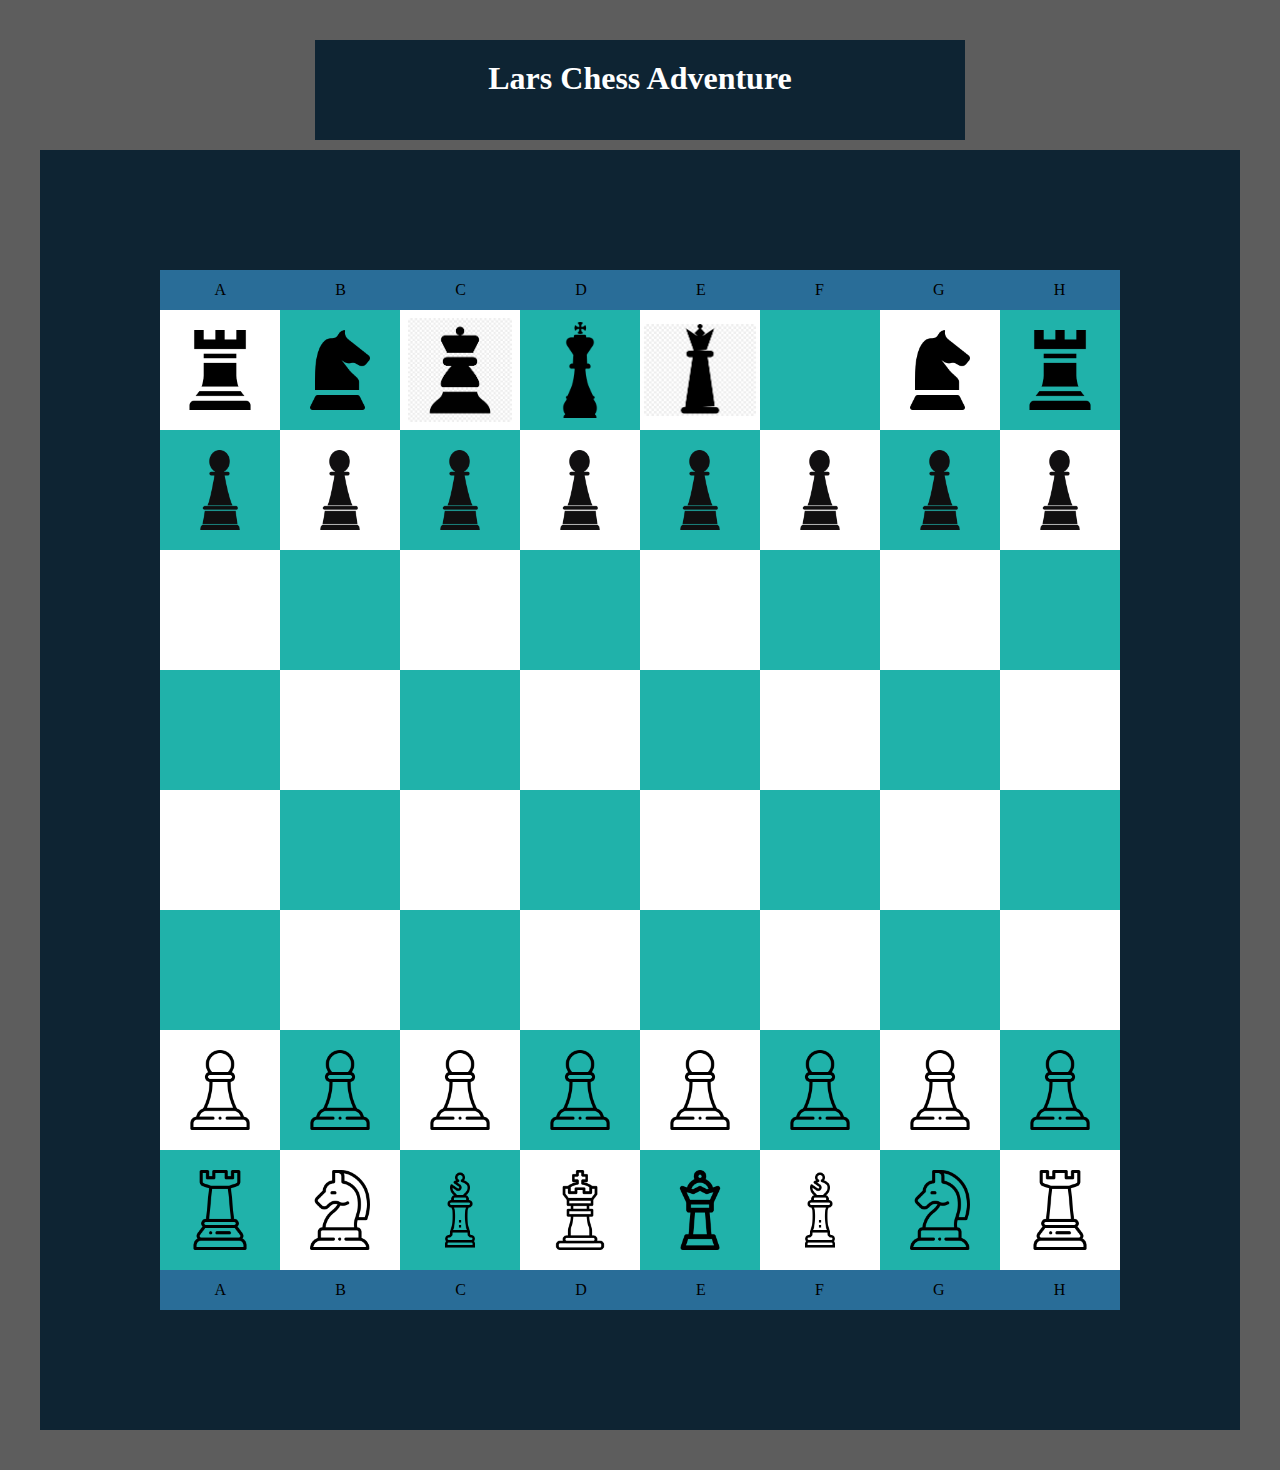
==== index.html @ da355a98 "so far..." ====
<!DOCTYPE html>
<html lang="en">
  <head>
    <meta charset="UTF-8" />
    <meta http-equiv="X-UA-Compatible" content="IE=edge" />
    <meta name="viewport" content="width=device-width, initial-scale=1.0" />
    <link rel="stylesheet" href="style.css" />
    <title>Chess Board</title>
  </head>
  <body>
    <header><h1>Lars Chess Adventure</h1></header>
    <div class="container">
      <div class="top">
        <div class="inner-container-top">
          <div class="box-inner">A</div>
          <div class="box-inner">B</div>
          <div class="box-inner">C</div>
          <div class="box-inner">D</div>
          <div class="box-inner">E</div>
          <div class="box-inner">F</div>
          <div class="box-inner">G</div>
          <div class="box-inner">H</div>
        </div>
        <!--   <div class="inner-container-left">
          <div class="box-inner">1</div>
          <div class="box-inner">2</div>
          <div class="box-inner">3</div>
          <div class="box-inner">4</div>
          <div class="box-inner">5</div>
          <div class="box-inner">6</div>
          <div class="box-inner">7</div>
          <div class="box-inner">8</div>
        </div> -->
      </div>
      <div class="box turm_b"></div>
      <div class="box pferd_b"></div>
      <div class="box laeufer_b"></div>
      <div class="box koenig_b"></div>
      <div class="box dame_b"></div>
      <div class="box lauefer_b"></div>
      <div class="box pferd_b"></div>
      <div class="box turm_b"></div>

      <div class="box bauer_1b"></div>
      <div class="box bauer_2b"></div>
      <div class="box bauer_3b"></div>
      <div class="box bauer_4b"></div>
      <div class="box bauer_5b"></div>
      <div class="box bauer_6b"></div>
      <div class="box bauer_7b"></div>
      <div class="box bauer_8b"></div>

      <div class="box"></div>
      <div class="box"></div>
      <div class="box"></div>
      <div class="box"></div>
      <div class="box"></div>
      <div class="box"></div>
      <div class="box"></div>
      <div class="box"></div>

      <div class="box"></div>
      <div class="box"></div>
      <div class="box"></div>
      <div class="box"></div>
      <div class="box"></div>
      <div class="box"></div>
      <div class="box"></div>
      <div class="box"></div>

      <div class="box"></div>
      <div class="box"></div>
      <div class="box"></div>
      <div class="box"></div>
      <div class="box"></div>
      <div class="box"></div>
      <div class="box"></div>
      <div class="box"></div>

      <div class="box"></div>
      <div class="box"></div>
      <div class="box"></div>
      <div class="box"></div>
      <div class="box"></div>
      <div class="box"></div>
      <div class="box"></div>
      <div class="box"></div>

      <div class="box bauer_w"></div>
      <div class="box bauer_w"></div>
      <div class="box bauer_w"></div>
      <div class="box bauer_w"></div>
      <div class="box bauer_w"></div>
      <div class="box bauer_w"></div>
      <div class="box bauer_w"></div>
      <div class="box bauer_w"></div>

      <div class="box turm_w"></div>
      <div class="box pferd_w"></div>
      <div class="box laeufer_w"></div>
      <div class="box koenig_w"></div>
      <div class="box dame_w"></div>
      <div class="box laeufer_w"></div>
      <div class="box pferd_w"></div>
      <div class="box turm_w"></div>
      <div class="bottom">
        <div class="inner-container-top">
          <div class="box-inner">A</div>
          <div class="box-inner">B</div>
          <div class="box-inner">C</div>
          <div class="box-inner">D</div>
          <div class="box-inner">E</div>
          <div class="box-inner">F</div>
          <div class="box-inner">G</div>
          <div class="box-inner">H</div>
        </div>
      </div>
    </div>
  </body>
</html>
---- style.css ----
body {
  margin: 40px;
  background-color: #5d5d5d;
}

header {
  background-color: #0e2433;
  margin: 10px auto;
  max-width: 54.2%;
  height: 100px;
}
h1 {
  text-align: center;
  padding: 20px;
  color: white;
}

.container {
  border: 120px solid #0e2433;
  width: 960px;
  margin: 0 auto;
  display: grid;
  grid-gap: 0;
  grid-template-columns: repeat(8, 120px);
  grid-template-rows: 40px repeat(8, 120px) 40px;
  grid-auto-flow: row;
}
.inner-container-top {
  display: grid;
  grid-gap: 0;
  grid-template-columns: repeat(8, auto);
  grid-template-rows: auto;
  grid-auto-flow: row;
  align-items: strech;
}

.box {
  padding: 20px;
  background-color: white;
  color: #000;
}
.box-inner {
  text-align: center;
  align-self: center;
}
.top,
.bottom {
  display: grid;
  align-items: stretch;
  background-color: #296d98;
}
.top {
  grid-column-start: 1;
  grid-column-end: 9;
  grid-row-start: 1;
  grid-row-end: 1;
}
.bottom {
  grid-column-start: 1;
  grid-column-end: 9;
  grid-row-start: 10;
  grid-row-end: 10;
}

.turm_b {
  background-image: url(./images/black/turm.png);
  background-position: center;
  background-size: 5rem;
  background-repeat: no-repeat;
}
.pferd_b {
  background-image: url(./images/black/pferd.png);
  background-position: center;
  background-size: 5rem;
  background-repeat: no-repeat;
}
.laeufer_b {
  background-image: url(./images/black/lauefer.png);
  background-position: center;
  background-size: 6.5rem;
  background-repeat: no-repeat;
}
.koenig_b {
  background-image: url(./images/black/koenig_b.png);
  background-position: center;
  background-size: 6rem;
  background-repeat: no-repeat;
}
.dame_b {
  background-image: url(./images/black/dame-b.jpg);
  background-position: center;
  background-size: 7rem;
  background-repeat: no-repeat;
}

.bauer_1b {
  background-image: url(./images/black/bauer_b.png);
  background-position: center;
  background-size: 5rem;
  background-repeat: no-repeat;
}
.bauer_2b {
  background-image: url(./images/black/bauer_b.png);
  background-position: center;
  background-size: 5rem;
  background-repeat: no-repeat;
}
.bauer_3b {
  background-image: url(./images/black/bauer_b.png);
  background-position: center;
  background-size: 5rem;
  background-repeat: no-repeat;
}
.bauer_4b {
  background-image: url(./images/black/bauer_b.png);
  background-position: center;
  background-size: 5rem;
  background-repeat: no-repeat;
}
.bauer_5b {
  background-image: url(./images/black/bauer_b.png);
  background-position: center;
  background-size: 5rem;
  background-repeat: no-repeat;
}
.bauer_6b {
  background-image: url(./images/black/bauer_b.png);
  background-position: center;
  background-size: 5rem;
  background-repeat: no-repeat;
  animation-name: bauer_6b;
}

.bauer_6b:hover {
  background-image: url(./images/black/bauer_b.png);
  background-position: center;
  background-size: 5rem;
  background-repeat: no-repeat;
  animation-name: bauer_6b;
  animation-duration: 2s;
}

.bauer_7b {
  background-image: url(./images/black/bauer_b.png);
  background-position: center;
  background-size: 5rem;
  background-repeat: no-repeat;
}
.bauer_8b {
  background-image: url(./images/black/bauer_b.png);
  background-position: center;
  background-size: 5rem;
  background-repeat: no-repeat;
}

.bauer_w {
  background-image: url(./images/white/bauer_w.png);
  background-position: center;
  background-size: 5rem;
  background-repeat: no-repeat;
}

.turm_w {
  background-image: url(./images/white/turm_w.png);
  background-position: center;
  background-size: 5rem;
  background-repeat: no-repeat;
}
.pferd_w {
  background-image: url(./images/white/pferd_w.png);
  background-position: center;
  background-size: 5rem;
  background-repeat: no-repeat;
}
.laeufer_w {
  background-image: url(./images/white/laeufer_w.png);
  background-position: center;
  background-size: 5rem;
  background-repeat: no-repeat;
}
.koenig_w {
  background-image: url(./images/white/koenig_w.png);
  background-position: center;
  background-size: 5rem;
  background-repeat: no-repeat;
}
.dame_w {
  background-image: url(./images/white/dame_w.png);
  background-position: center;
  background-size: 5rem;
  background-repeat: no-repeat;
}

.box:nth-child(-2n + 9),
.box:nth-child(9) ~ div:nth-child(-2n + 16),
.box:nth-child(17) ~ div:nth-child(-2n + 25),
.box:nth-child(25) ~ div:nth-child(-2n + 32),
.box:nth-child(33) ~ div:nth-child(-2n + 41),
.box:nth-child(41) ~ div:nth-child(-2n + 48),
.box:nth-child(49) ~ div:nth-child(-2n + 57),
.box:nth-child(57) ~ div:nth-child(-2n + 64) {
  background-color: lightseagreen;
}

@keyframes bauer_6b {
  from {
    background-color: magenta;
  }
  to {
    background-color: yellow;
  }
}

@keyframes box2 {
  from {
    background-color: green;
  }
  to {
    background-color: lightgoldenrodyellow;
  }
}

@keyframes box3 {
  from {
    width: 25px;
  }

  to {
    background-image: url(./images/tennis-ball.png);
  }
}

@keyframes lars {
  0% {
    background-image: url(./images/Lars.png);
    background-position: center;
    background-size: cover;
    background-repeat: no-repeat;
    background-size: 3rem;
  }

  50% {
    background-image: url(./images/Lars.png);
    background-position: center;
    background-size: contain;
    background-repeat: no-repeat;
    background-size: 8rem;
  }

  100% {
    background-image: url(./images/biber.jpg);
    background-size: cover;
    background-repeat: no-repeat;
    background-size: 8rem;
  }
}

@keyframes maggie {
  0% {
    background-image: url(./images/maggie.jpeg);
    background-position: center;
    background-size: contain;
    background-repeat: no-repeat;
    background-size: 3rem;
  }

  50% {
    background-image: url(./images/maggie.jpeg);
    background-position: center;
    background-size: contain;
    background-repeat: no-repeat;
    background-size: 8rem;
  }

  100% {
    background-image: url(./images/biber.jpg);
    background-position: center;
    background-size: cover;
    background-repeat: no-repeat;
  }
}

@keyframes springer {
  0% {
    background-image: url(./images/springer_illustration_trans_grande.webp);
    background-position: center;
    background-size: contain;
  }

  50% {
    background-image: url(./images/springer_illustration_trans_grande.webp);
    background-position: center;
    background-size: contain;
  }

  100% {
    background-image: url(./images/springer_illustration_trans_grande.webp);
    background-position: center;
    background-size: contain;
  }
}
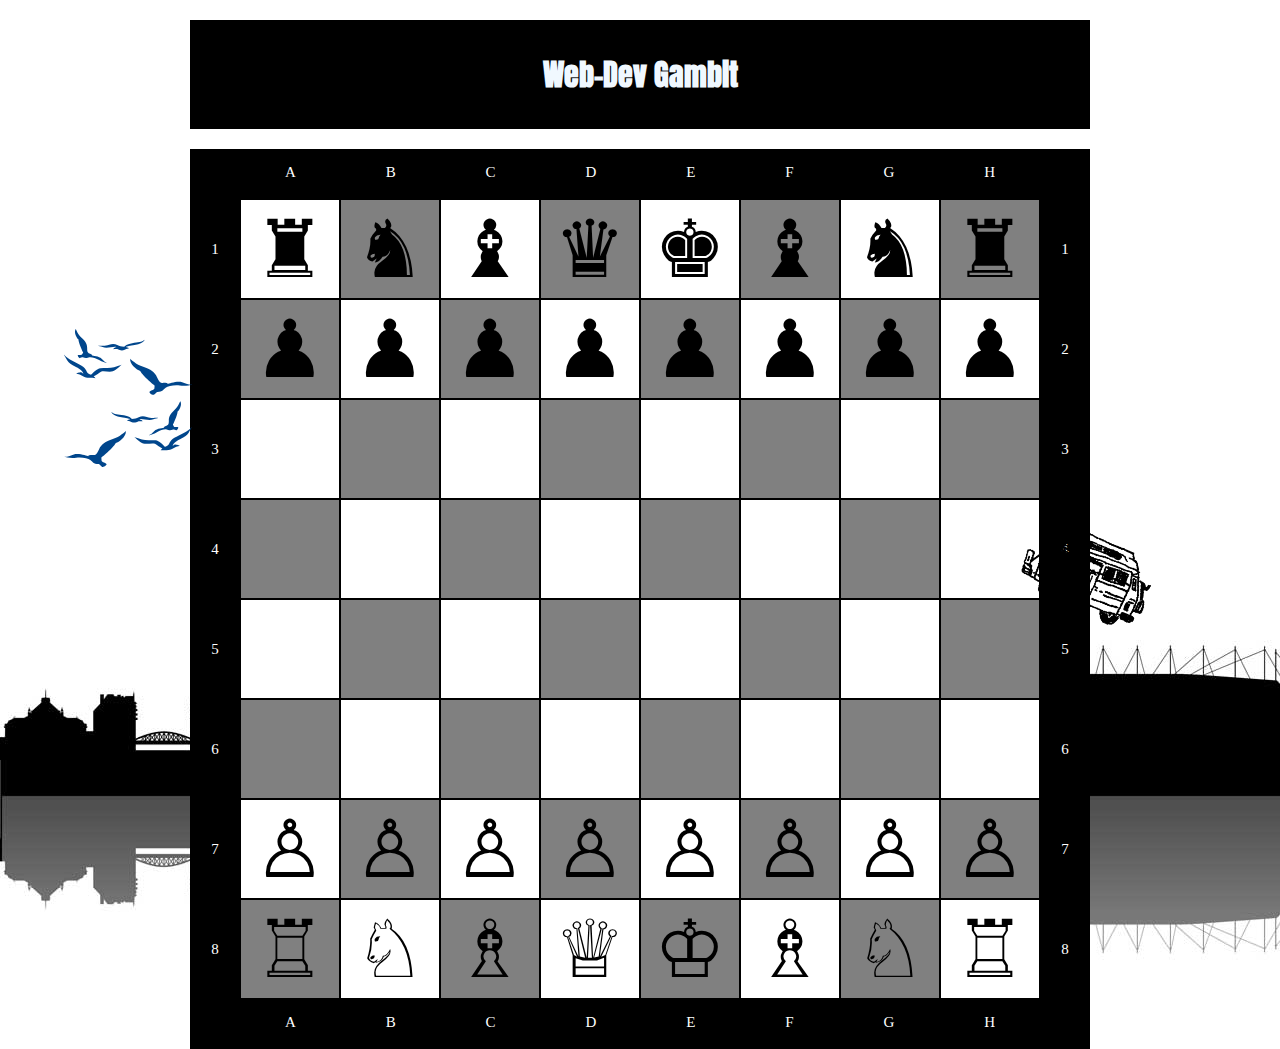
==== commit 13e316bd: "it's getting nicer" ====
--- a/index.html
+++ b/index.html
@@ -4,117 +4,160 @@
     <meta charset="UTF-8" />
     <meta http-equiv="X-UA-Compatible" content="IE=edge" />
     <meta name="viewport" content="width=device-width, initial-scale=1.0" />
+    <link rel="preconnect" href="https://fonts.gstatic.com" />
+    <link
+      href="https://fonts.googleapis.com/css2?family=Anton&family=Cairo:wght@200&family=Nanum+Gothic&display=swap"
+      rel="stylesheet"
+    />
     <link rel="stylesheet" href="style.css" />
     <title>Chess Board</title>
   </head>
   <body>
-    <header><h1>Lars Chess Adventure</h1></header>
-    <div class="container">
-      <div class="top">
-        <div class="inner-container-top">
-          <div class="box-inner">A</div>
-          <div class="box-inner">B</div>
-          <div class="box-inner">C</div>
-          <div class="box-inner">D</div>
-          <div class="box-inner">E</div>
-          <div class="box-inner">F</div>
-          <div class="box-inner">G</div>
-          <div class="box-inner">H</div>
+    <header>
+      <h1>Web-Dev Gambit</h1>
+    </header>
+
+    <main>
+      <section class="animation">
+        <div class="moewen">
+          <img src="./images/moewen/ostwind_1.svg" alt="moewen" />
         </div>
-        <!--   <div class="inner-container-left">
-          <div class="box-inner">1</div>
-          <div class="box-inner">2</div>
-          <div class="box-inner">3</div>
-          <div class="box-inner">4</div>
-          <div class="box-inner">5</div>
-          <div class="box-inner">6</div>
-          <div class="box-inner">7</div>
-          <div class="box-inner">8</div>
-        </div> -->
-      </div>
-      <div class="box turm_b"></div>
-      <div class="box pferd_b"></div>
-      <div class="box laeufer_b"></div>
-      <div class="box koenig_b"></div>
-      <div class="box dame_b"></div>
-      <div class="box lauefer_b"></div>
-      <div class="box pferd_b"></div>
-      <div class="box turm_b"></div>
+        <div class="bulli">
+          <img src="./images/bulli/bulli-rl.png" alt="bulli" width="130px" />
+        </div>
+      </section>
 
-      <div class="box bauer_1b"></div>
-      <div class="box bauer_2b"></div>
-      <div class="box bauer_3b"></div>
-      <div class="box bauer_4b"></div>
-      <div class="box bauer_5b"></div>
-      <div class="box bauer_6b"></div>
-      <div class="box bauer_7b"></div>
-      <div class="box bauer_8b"></div>
+      <div class="board">
+        <!--? Kopfzeile A B C D R etc. Horizontal ________________________ -->
+        <div class="top">
+          <div class="top-letters"><p>A</p></div>
+          <div class="top-letters"><p>B</p></div>
+          <div class="top-letters"><p>C</p></div>
+          <div class="top-letters"><p>D</p></div>
+          <div class="top-letters"><p>E</p></div>
+          <div class="top-letters"><p>F</p></div>
+          <div class="top-letters"><p>G</p></div>
+          <div class="top-letters"><p>H</p></div>
+        </div>
+        <!--? Side  1 2 3 4 5 etc. Vertikal ______________________________ -->
+        <div class="left">
+          <div class="left-number"><p>1</p></div>
+          <div class="left-number"><p>2</p></div>
+          <div class="left-number"><p>3</p></div>
+          <div class="left-number"><p>4</p></div>
+          <div class="left-number"><p>5</p></div>
+          <div class="left-number"><p>6</p></div>
+          <div class="left-number"><p>7</p></div>
+          <div class="left-number"><p>8</p></div>
+        </div>
+        <!--? Fields ------------------------------------->
+        <div class="fields">
+          <!--? First Row ______________________________ -->
+          <div class="field"><span>&#9820;</span></div>
+          <div class="field"><span>&#9822;</span></div>
+          <div class="field"><span>&#9821;</span></div>
+          <div class="field"><span>&#9819;</span></div>
+          <div class="field"><span>&#9818;</span></div>
+          <div class="field"><span>&#9821;</span></div>
+          <div class="field"><span>&#9822;</span></div>
+          <div class="field"><span>&#9820;</span></div>
 
-      <div class="box"></div>
-      <div class="box"></div>
-      <div class="box"></div>
-      <div class="box"></div>
-      <div class="box"></div>
-      <div class="box"></div>
-      <div class="box"></div>
-      <div class="box"></div>
+          <!--? Second Row ______________________________ -->
+          <div class="field"><span>&#9823;</span></div>
+          <div class="field"><span>&#9823;</span></div>
+          <div class="field"><span>&#9823;</span></div>
+          <div class="field"><span>&#9823;</span></div>
+          <div class="field"><span>&#9823;</span></div>
+          <div class="field"><span>&#9823;</span></div>
+          <div class="field"><span>&#9823;</span></div>
+          <div class="field"><span>&#9823;</span></div>
 
-      <div class="box"></div>
-      <div class="box"></div>
-      <div class="box"></div>
-      <div class="box"></div>
-      <div class="box"></div>
-      <div class="box"></div>
-      <div class="box"></div>
-      <div class="box"></div>
+          <!--? Third Row ______________________________ -->
 
-      <div class="box"></div>
-      <div class="box"></div>
-      <div class="box"></div>
-      <div class="box"></div>
-      <div class="box"></div>
-      <div class="box"></div>
-      <div class="box"></div>
-      <div class="box"></div>
+          <div class="field"></div>
+          <div class="field"></div>
+          <div class="field"></div>
+          <div class="field"></div>
+          <div class="field"></div>
+          <div class="field"></div>
+          <div class="field"></div>
+          <div class="field"></div>
+          <!--? Fourth Row ______________________________ -->
+          <div class="field"></div>
+          <div class="field"></div>
+          <div class="field"></div>
+          <div class="field"></div>
+          <div class="field"></div>
+          <div class="field"></div>
+          <div class="field"></div>
+          <div class="field"></div>
 
-      <div class="box"></div>
-      <div class="box"></div>
-      <div class="box"></div>
-      <div class="box"></div>
-      <div class="box"></div>
-      <div class="box"></div>
-      <div class="box"></div>
-      <div class="box"></div>
+          <!--? Fifth Row ______________________________ -->
 
-      <div class="box bauer_w"></div>
-      <div class="box bauer_w"></div>
-      <div class="box bauer_w"></div>
-      <div class="box bauer_w"></div>
-      <div class="box bauer_w"></div>
-      <div class="box bauer_w"></div>
-      <div class="box bauer_w"></div>
-      <div class="box bauer_w"></div>
+          <div class="field"></div>
+          <div class="field"></div>
+          <div class="field"></div>
+          <div class="field"></div>
+          <div class="field"></div>
+          <div class="field"></div>
+          <div class="field"></div>
+          <div class="field"></div>
 
-      <div class="box turm_w"></div>
-      <div class="box pferd_w"></div>
-      <div class="box laeufer_w"></div>
-      <div class="box koenig_w"></div>
-      <div class="box dame_w"></div>
-      <div class="box laeufer_w"></div>
-      <div class="box pferd_w"></div>
-      <div class="box turm_w"></div>
-      <div class="bottom">
-        <div class="inner-container-top">
-          <div class="box-inner">A</div>
-          <div class="box-inner">B</div>
-          <div class="box-inner">C</div>
-          <div class="box-inner">D</div>
-          <div class="box-inner">E</div>
-          <div class="box-inner">F</div>
-          <div class="box-inner">G</div>
-          <div class="box-inner">H</div>
+          <!--? Sixth Row ______________________________ -->
+
+          <div class="field"></div>
+          <div class="field"></div>
+          <div class="field"></div>
+          <div class="field"></div>
+          <div class="field"></div>
+          <div class="field"></div>
+          <div class="field"></div>
+          <div class="field"></div>
+
+          <!--? Seventh Row ______________________________ -->
+          <div class="field"><span>&#9817;</span></div>
+          <div class="field"><span>&#9817;</span></div>
+          <div class="field"><span>&#9817;</span></div>
+          <div class="field"><span>&#9817;</span></div>
+          <div class="field"><span>&#9817;</span></div>
+          <div class="field"><span>&#9817;</span></div>
+          <div class="field"><span>&#9817;</span></div>
+          <div class="field"><span>&#9817;</span></div>
+
+          <!--? Eighth Row ______________________________ -->
+          <div class="field"><span>&#9814;</span></div>
+          <div class="field"><span>&#9816;</span></div>
+          <div class="field"><span>&#9815;</span></div>
+          <div class="field"><span>&#9813;</span></div>
+          <div class="field"><span>&#9812; </span></div>
+          <div class="field"><span>&#9815;</span></div>
+          <div class="field"><span>&#9816;</span></div>
+          <div class="field"><span>&#9814;</span></div>
+        </div>
+
+        <!--? Side  A B C D  etc. Horizontal _______________ -->
+        <div class="bottom">
+          <div class="bottom-letters"><p>A</p></div>
+          <div class="bottom-letters"><p>B</p></div>
+          <div class="bottom-letters"><p>C</p></div>
+          <div class="bottom-letters"><p>D</p></div>
+          <div class="bottom-letters"><p>E</p></div>
+          <div class="bottom-letters"><p>F</p></div>
+          <div class="bottom-letters"><p>G</p></div>
+          <div class="bottom-letters"><p>H</p></div>
+        </div>
+        <!--? Side  1 2 3 4 5 etc. Vertikal _____________ -->
+        <div class="right">
+          <div class="right-number"><p>1</p></div>
+          <div class="right-number"><p>2</p></div>
+          <div class="right-number"><p>3</p></div>
+          <div class="right-number"><p>4</p></div>
+          <div class="right-number"><p>5</p></div>
+          <div class="right-number"><p>6</p></div>
+          <div class="right-number"><p>7</p></div>
+          <div class="right-number"><p>8</p></div>
         </div>
       </div>
-    </div>
+    </main>
   </body>
 </html>
--- a/style.css
+++ b/style.css
@@ -1,301 +1,202 @@
+:root {
+  font-size: 62.5%;
+  margin: 0;
+  padding: 0;
+}
+
 body {
-  margin: 40px;
-  background-color: #5d5d5d;
+  margin: 0;
+  padding: 0;
+  box-sizing: border-box;
+  position: relative;
+  font-size: 1.5rem;
+  background-image: url(./images/glas_motiv_skyline_hamburg.jpg);
 }
 
 header {
-  background-color: #0e2433;
-  margin: 10px auto;
-  max-width: 54.2%;
-  height: 100px;
-}
+  margin: 0 auto;
+  width: 900px;
+  background-color: #000;
+  top: 0%;
+}
+
 h1 {
+  color: aliceblue;
   text-align: center;
-  padding: 20px;
-  color: white;
-}
-
-.container {
-  border: 120px solid #0e2433;
-  width: 960px;
+  font-size: 3rem;
+  padding: 3.2rem;
+  font-family: "Anton", sans-serif;
+}
+
+main {
+  margin: 0px auto;
+  width: 900px;
+  height: 100vh;
+}
+
+/* ? Animations Background / Icon   */
+
+.moewen img {
+  position: absolute;
+  top: 30%;
+  left: 5%;
+  animation-name: moewen;
+  animation-duration: 6s;
+  width: 10%;
+  animation-delay: 1s;
+
+  /* cubic-bezier(1,.02,.4,.57); */
+}
+
+@keyframes moewen {
+  0% {
+    width: 10%;
+    opacity: 0;
+    animation-delay: 10s;
+  }
+
+  100% {
+    width: 20%;
+    transform: translate(300px, -530px);
+    rotate: 120%;
+  }
+}
+
+.bulli {
+  position: absolute;
+  top: 47.5%;
+  right: 10%;
+  rotate: 23deg;
+  animation-name: bulli;
+  animation-duration: 4s;
+}
+
+@keyframes bulli {
+  0% {
+    transform: translate(0px) rotate(0deg);
+  }
+
+  25% {
+    transform: translate(-150px, 60px) rotate(-10deg)
+    opacity: 2;
+  }
+
+  50% {
+    transform: translate(-150px, 70px) rotate(-10deg)
+    opacity: 2;
+  }
+
+  /* 75% {
+    transform: translate(-200px, -15px) rotate(-8deg);
+  } */
+
+  100% {
+    transform: translate(-450px, 80px) rotate(-25deg);
+    opacity: 0;
+  }
+}
+
+/* ? The whole Board itself ---------------------------------------?  */
+.board {
   margin: 0 auto;
   display: grid;
-  grid-gap: 0;
-  grid-template-columns: repeat(8, 120px);
-  grid-template-rows: 40px repeat(8, 120px) 40px;
+  width: 900px;
+  grid-template-columns: 50px 1fr 50px;
+  grid-template-rows: 50px 1fr 50px;
   grid-auto-flow: row;
-}
-.inner-container-top {
+  grid-auto-flow: column;
+  background-color: #000;
+}
+
+/* ? Top & Bottom Row/Column  ----------------------------------------------?  */
+
+.top,
+.bottom,
+.left,
+.right {
+  background-color: #000;
   display: grid;
   grid-gap: 0;
   grid-template-columns: repeat(8, auto);
   grid-template-rows: auto;
   grid-auto-flow: row;
-  align-items: strech;
-}
-
-.box {
-  padding: 20px;
-  background-color: white;
+  align-items: stretch;
+}
+
+.top {
+  grid-area: 1 / 2 / 2 / 3;
+}
+.bottom {
+  grid-area: 3/2 / 4 / 3;
+}
+
+.top-letters,
+.bottom-letters {
+  text-align: center;
+  color: #fff;
+}
+
+/* ? Left / Right  ----------------------------------------------?  */
+
+.left,
+.right {
+  display: grid;
+  grid-gap: ;
+  grid-template-rows: repeat(8, 100px);
+  grid-template-columns: auto;
+  grid-auto-flow: column;
+  align-items: stretch;
+}
+
+.left {
+  grid-area: 2 / 1 / 3 /2;
+}
+
+.right {
+  grid-area: 2 / 3 / 3 / 4;
+}
+
+.left-number,
+.right-number {
+  align-self: center;
+  text-align: center;
+  color: #fff;
+}
+
+/* ? Board Fields  ----------------------------------------------?  */
+
+.fields {
+  display: grid;
+  grid-template-rows: repeat(8, 100px);
+  grid-template-columns: repeat(8, 100px);
+  grid-auto-flow: column;
+  grid-auto-flow: row;
+
+  grid-area: 2 /2 / 10 / 10;
+}
+
+.field {
+  display: grid;
+  background-color: grey;
   color: #000;
-}
-.box-inner {
-  text-align: center;
-  align-self: center;
-}
-.top,
-.bottom {
-  display: grid;
-  align-items: stretch;
-  background-color: #296d98;
-}
-.top {
-  grid-column-start: 1;
-  grid-column-end: 9;
-  grid-row-start: 1;
-  grid-row-end: 1;
-}
-.bottom {
-  grid-column-start: 1;
-  grid-column-end: 9;
-  grid-row-start: 10;
-  grid-row-end: 10;
-}
-
-.turm_b {
-  background-image: url(./images/black/turm.png);
-  background-position: center;
-  background-size: 5rem;
-  background-repeat: no-repeat;
-}
-.pferd_b {
-  background-image: url(./images/black/pferd.png);
-  background-position: center;
-  background-size: 5rem;
-  background-repeat: no-repeat;
-}
-.laeufer_b {
-  background-image: url(./images/black/lauefer.png);
-  background-position: center;
-  background-size: 6.5rem;
-  background-repeat: no-repeat;
-}
-.koenig_b {
-  background-image: url(./images/black/koenig_b.png);
-  background-position: center;
-  background-size: 6rem;
-  background-repeat: no-repeat;
-}
-.dame_b {
-  background-image: url(./images/black/dame-b.jpg);
-  background-position: center;
-  background-size: 7rem;
-  background-repeat: no-repeat;
-}
-
-.bauer_1b {
-  background-image: url(./images/black/bauer_b.png);
-  background-position: center;
-  background-size: 5rem;
-  background-repeat: no-repeat;
-}
-.bauer_2b {
-  background-image: url(./images/black/bauer_b.png);
-  background-position: center;
-  background-size: 5rem;
-  background-repeat: no-repeat;
-}
-.bauer_3b {
-  background-image: url(./images/black/bauer_b.png);
-  background-position: center;
-  background-size: 5rem;
-  background-repeat: no-repeat;
-}
-.bauer_4b {
-  background-image: url(./images/black/bauer_b.png);
-  background-position: center;
-  background-size: 5rem;
-  background-repeat: no-repeat;
-}
-.bauer_5b {
-  background-image: url(./images/black/bauer_b.png);
-  background-position: center;
-  background-size: 5rem;
-  background-repeat: no-repeat;
-}
-.bauer_6b {
-  background-image: url(./images/black/bauer_b.png);
-  background-position: center;
-  background-size: 5rem;
-  background-repeat: no-repeat;
-  animation-name: bauer_6b;
-}
-
-.bauer_6b:hover {
-  background-image: url(./images/black/bauer_b.png);
-  background-position: center;
-  background-size: 5rem;
-  background-repeat: no-repeat;
-  animation-name: bauer_6b;
-  animation-duration: 2s;
-}
-
-.bauer_7b {
-  background-image: url(./images/black/bauer_b.png);
-  background-position: center;
-  background-size: 5rem;
-  background-repeat: no-repeat;
-}
-.bauer_8b {
-  background-image: url(./images/black/bauer_b.png);
-  background-position: center;
-  background-size: 5rem;
-  background-repeat: no-repeat;
-}
-
-.bauer_w {
-  background-image: url(./images/white/bauer_w.png);
-  background-position: center;
-  background-size: 5rem;
-  background-repeat: no-repeat;
-}
-
-.turm_w {
-  background-image: url(./images/white/turm_w.png);
-  background-position: center;
-  background-size: 5rem;
-  background-repeat: no-repeat;
-}
-.pferd_w {
-  background-image: url(./images/white/pferd_w.png);
-  background-position: center;
-  background-size: 5rem;
-  background-repeat: no-repeat;
-}
-.laeufer_w {
-  background-image: url(./images/white/laeufer_w.png);
-  background-position: center;
-  background-size: 5rem;
-  background-repeat: no-repeat;
-}
-.koenig_w {
-  background-image: url(./images/white/koenig_w.png);
-  background-position: center;
-  background-size: 5rem;
-  background-repeat: no-repeat;
-}
-.dame_w {
-  background-image: url(./images/white/dame_w.png);
-  background-position: center;
-  background-size: 5rem;
-  background-repeat: no-repeat;
-}
-
-.box:nth-child(-2n + 9),
-.box:nth-child(9) ~ div:nth-child(-2n + 16),
-.box:nth-child(17) ~ div:nth-child(-2n + 25),
-.box:nth-child(25) ~ div:nth-child(-2n + 32),
-.box:nth-child(33) ~ div:nth-child(-2n + 41),
-.box:nth-child(41) ~ div:nth-child(-2n + 48),
-.box:nth-child(49) ~ div:nth-child(-2n + 57),
-.box:nth-child(57) ~ div:nth-child(-2n + 64) {
-  background-color: lightseagreen;
-}
-
-@keyframes bauer_6b {
-  from {
-    background-color: magenta;
-  }
-  to {
-    background-color: yellow;
-  }
-}
-
-@keyframes box2 {
-  from {
-    background-color: green;
-  }
-  to {
-    background-color: lightgoldenrodyellow;
-  }
-}
-
-@keyframes box3 {
-  from {
-    width: 25px;
-  }
-
-  to {
-    background-image: url(./images/tennis-ball.png);
-  }
-}
-
-@keyframes lars {
-  0% {
-    background-image: url(./images/Lars.png);
-    background-position: center;
-    background-size: cover;
-    background-repeat: no-repeat;
-    background-size: 3rem;
-  }
-
-  50% {
-    background-image: url(./images/Lars.png);
-    background-position: center;
-    background-size: contain;
-    background-repeat: no-repeat;
-    background-size: 8rem;
-  }
-
-  100% {
-    background-image: url(./images/biber.jpg);
-    background-size: cover;
-    background-repeat: no-repeat;
-    background-size: 8rem;
-  }
-}
-
-@keyframes maggie {
-  0% {
-    background-image: url(./images/maggie.jpeg);
-    background-position: center;
-    background-size: contain;
-    background-repeat: no-repeat;
-    background-size: 3rem;
-  }
-
-  50% {
-    background-image: url(./images/maggie.jpeg);
-    background-position: center;
-    background-size: contain;
-    background-repeat: no-repeat;
-    background-size: 8rem;
-  }
-
-  100% {
-    background-image: url(./images/biber.jpg);
-    background-position: center;
-    background-size: cover;
-    background-repeat: no-repeat;
-  }
-}
-
-@keyframes springer {
-  0% {
-    background-image: url(./images/springer_illustration_trans_grande.webp);
-    background-position: center;
-    background-size: contain;
-  }
-
-  50% {
-    background-image: url(./images/springer_illustration_trans_grande.webp);
-    background-position: center;
-    background-size: contain;
-  }
-
-  100% {
-    background-image: url(./images/springer_illustration_trans_grande.webp);
-    background-position: center;
-    background-size: contain;
-  }
-}
+  border: 1px solid black;
+  align-items: center;
+  justify-items: center;
+}
+
+.field:nth-child(-2n + 7),
+.field:nth-child(9) ~ div:nth-child(-2n + 16),
+.field:nth-child(16) ~ div:nth-child(-2n + 23),
+.field:nth-child(25) ~ div:nth-child(-2n + 32),
+.field:nth-child(32) ~ div:nth-child(-2n + 39),
+.field:nth-child(41) ~ div:nth-child(-2n + 48),
+.field:nth-child(48) ~ div:nth-child(-2n + 55),
+.field:nth-child(57) ~ div:nth-child(-2n + 64) {
+  background-color: #fff;
+}
+
+/* ? Chess Figures */
+
+.field span {
+  font-size: 8rem;
+}
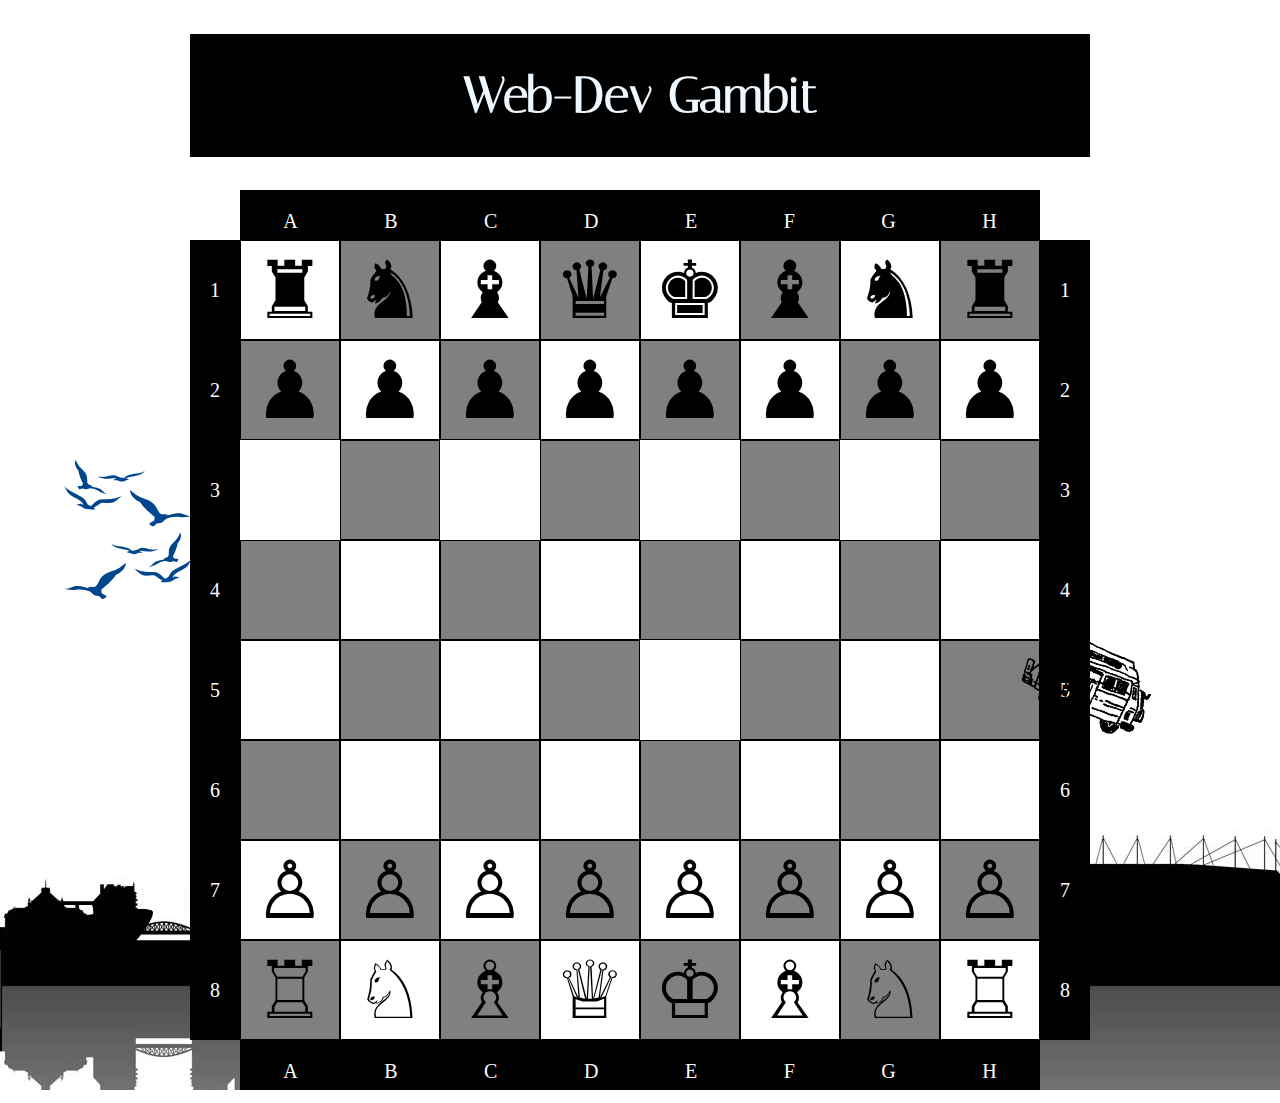
==== commit fb81a70e: "animations" ====
--- a/index.html
+++ b/index.html
@@ -5,8 +5,9 @@
     <meta http-equiv="X-UA-Compatible" content="IE=edge" />
     <meta name="viewport" content="width=device-width, initial-scale=1.0" />
     <link rel="preconnect" href="https://fonts.gstatic.com" />
+    <link rel="preconnect" href="https://fonts.gstatic.com" />
     <link
-      href="https://fonts.googleapis.com/css2?family=Anton&family=Cairo:wght@200&family=Nanum+Gothic&display=swap"
+      href="https://fonts.googleapis.com/css2?family=Anton&family=Italiana&display=swap"
       rel="stylesheet"
     />
     <link rel="stylesheet" href="style.css" />
@@ -18,14 +19,14 @@
     </header>
 
     <main>
-      <section class="animation">
-        <div class="moewen">
-          <img src="./images/moewen/ostwind_1.svg" alt="moewen" />
+      <!-- <div class="number-container">
+        <div class="number-circle">
+          <div class="countdown countdown3"><span>3</span></div>
+          <div class="countdown countdown2"><span>2</span></div>
+          <div class="countdown countdown1"><span>1</span></div>
+          <div class="countdown countdown0"><span>GO</span></div>
         </div>
-        <div class="bulli">
-          <img src="./images/bulli/bulli-rl.png" alt="bulli" width="130px" />
-        </div>
-      </section>
+      </div> -->
 
       <div class="board">
         <!--? Kopfzeile A B C D R etc. Horizontal ________________________ -->
@@ -55,7 +56,7 @@
           <!--? First Row ______________________________ -->
           <div class="field"><span>&#9820;</span></div>
           <div class="field"><span>&#9822;</span></div>
-          <div class="field"><span>&#9821;</span></div>
+          <div class="field laeuferc1"><span>&#9821;</span></div>
           <div class="field"><span>&#9819;</span></div>
           <div class="field"><span>&#9818;</span></div>
           <div class="field"><span>&#9821;</span></div>
@@ -66,7 +67,7 @@
           <div class="field"><span>&#9823;</span></div>
           <div class="field"><span>&#9823;</span></div>
           <div class="field"><span>&#9823;</span></div>
-          <div class="field"><span>&#9823;</span></div>
+          <div class="field bauerd2"><span>&#9823;</span></div>
           <div class="field"><span>&#9823;</span></div>
           <div class="field"><span>&#9823;</span></div>
           <div class="field"><span>&#9823;</span></div>
@@ -74,20 +75,20 @@
 
           <!--? Third Row ______________________________ -->
 
+          <div class="field slide-fwd-center">Web</div>
           <div class="field"></div>
+          <div class="field slide-fwd-center">-</div>
           <div class="field"></div>
+          <div class="field slide-fwd-center">Dev</div>
           <div class="field"></div>
-          <div class="field"></div>
-          <div class="field"></div>
-          <div class="field"></div>
-          <div class="field"></div>
+          <div class="field slide-fwd-center">Gambit</div>
           <div class="field"></div>
           <!--? Fourth Row ______________________________ -->
           <div class="field"></div>
           <div class="field"></div>
           <div class="field"></div>
           <div class="field"></div>
-          <div class="field"></div>
+          <div class="field fe4"></div>
           <div class="field"></div>
           <div class="field"></div>
           <div class="field"></div>
@@ -97,8 +98,8 @@
           <div class="field"></div>
           <div class="field"></div>
           <div class="field"></div>
-          <div class="field"></div>
-          <div class="field"></div>
+          <div class="field fd5"></div>
+          <div class="fielded5"></div>
           <div class="field"></div>
           <div class="field"></div>
           <div class="field"></div>
@@ -158,6 +159,21 @@
           <div class="right-number"><p>8</p></div>
         </div>
       </div>
+      <section class="animations">
+        <div class="moewen">
+          <img src="./images/moewen/ostwind_1.svg" alt="moewen" />
+        </div>
+        <div class="bulli">
+          <img src="./images/bulli/bulli-rl.png" alt="bulli" width="130px" />
+        </div>
+        <div class="boat">
+          <img
+            src="./images/boat/motor-powered-boat.png"
+            alt="boat"
+            width="140px"
+          />
+        </div>
+      </section>
     </main>
   </body>
 </html>
--- a/style.css
+++ b/style.css
@@ -4,13 +4,125 @@
   padding: 0;
 }
 
+/* ? Countdown --------------------------------------- */
+
+
+.number-container {
+  display: flex;
+  justify-content: center;
+  align-items: center;
+  height: 100vh;
+  background: linear-gradient(90deg, rgba(6,6,18,1) 0%, rgba(63,63,70,1) 35%, rgba(193,193,200,1) 100%); 
+}
+
+.number-circle {
+  position: relative;
+  display: flex;
+ justify-content: center;
+  align-items: center;
+  width: 500px;
+  height: 500px;
+  border: 10px solid #fff ;
+  border-radius: 50%;
+}
+
+.countdown span {
+  font-family: "Orbitron";
+  color: #fff;
+  font-size: 12rem;
+}
+
+.countdown3 {
+  animation-name: countdown3;
+  animation-duration: 0.5s;
+  opacity: 0;
+}
+
+@keyframes countdown3 {
+  0% {
+    opacity:1;
+  }
+  100% {
+    opacity: 1;
+  }
+}
+
+.countdown2 {
+  animation-name: countdown3;
+  animation-duration: 0.5s;
+  animation-delay: 0.5s;
+  opacity: 0;
+}
+
+@keyframes countdown2 {
+  0% {
+    opacity:1; 
+  }
+  100% {
+    opacity: 1;
+  }
+}
+
+.countdown1 {
+  animation-name: countdown3;
+  animation-duration: 0.5s;
+  animation-delay: 1s;
+  opacity: 0;
+  
+}
+
+@keyframes countdown1 {
+  0% {
+    opacity:1;
+  }
+  100% {
+    opacity: 1;
+  }
+}
+
+.countdown0 {
+  animation-name: countdown3;
+  animation-duration: 2s;
+  animation-delay: 1.5s;
+  opacity: 0;
+  
+}
+
+@keyframes countdown0 {
+  0% {
+    opacity:1;
+  }
+  
+  100% {
+    opacity: 1;
+  }
+}
+
+#countdown0 {
+  animation-name: countdown3;
+  animation-duration: 3s;
+  animation-delay: 3s;
+  opacity: 0;
+  
+}
+
+@keyframes countdown0 {
+  0% {
+    opacity:1;
+  }
+  100% {
+    opacity: 1;
+  }
+}
+
+/* ? Chess Board and Content ------------------- */
+
 body {
   margin: 0;
   padding: 0;
   box-sizing: border-box;
-  position: relative;
-  font-size: 1.5rem;
-  background-image: url(./images/glas_motiv_skyline_hamburg.jpg);
+  font-size: 2rem;
+  
 }
 
 header {
@@ -23,18 +135,24 @@
 h1 {
   color: aliceblue;
   text-align: center;
-  font-size: 3rem;
+  font-size: 5rem;
   padding: 3.2rem;
-  font-family: "Anton", sans-serif;
+  font-family: "Italiana", sans-serif;
 }
 
 main {
   margin: 0px auto;
-  width: 900px;
+  width: 100vw;
   height: 100vh;
+  position: relative;
+  background-image: url(./images/glas_motiv_skyline_hamburg.jpg);
 }
 
 /* ? Animations Background / Icon   */
+.animmation {
+  position: relative;
+}
+
 
 .moewen img {
   position: absolute;
@@ -44,8 +162,6 @@
   animation-duration: 6s;
   width: 10%;
   animation-delay: 1s;
-
-  /* cubic-bezier(1,.02,.4,.57); */
 }
 
 @keyframes moewen {
@@ -69,6 +185,7 @@
   rotate: 23deg;
   animation-name: bulli;
   animation-duration: 4s;
+  animation-delay: 4s;
 }
 
 @keyframes bulli {
@@ -80,22 +197,36 @@
     transform: translate(-150px, 60px) rotate(-10deg)
     opacity: 2;
   }
-
   50% {
     transform: translate(-150px, 70px) rotate(-10deg)
     opacity: 2;
   }
-
-  /* 75% {
-    transform: translate(-200px, -15px) rotate(-8deg);
-  } */
-
   100% {
     transform: translate(-450px, 80px) rotate(-25deg);
     opacity: 0;
   }
 }
 
+.boat {
+  position: absolute;
+  bottom: 10%;
+  left: 1%;
+  animation-name: boat;
+  animation-duration: 4s;
+  animation-delay: 1s;
+}
+
+@keyframes boat {
+  0% {
+    transform: translate(200px)
+    opacity: 0;
+  }
+  100% {
+    transform: translateX(1550px);
+    opacity: 0;
+  }
+  
+}
 /* ? The whole Board itself ---------------------------------------?  */
 .board {
   margin: 0 auto;
@@ -105,7 +236,7 @@
   grid-template-rows: 50px 1fr 50px;
   grid-auto-flow: row;
   grid-auto-flow: column;
-  background-color: #000;
+ /*  background-color: #000; */
 }
 
 /* ? Top & Bottom Row/Column  ----------------------------------------------?  */
@@ -195,8 +326,48 @@
   background-color: #fff;
 }
 
-/* ? Chess Figures */
+/* ? Chess Figures ---------------------------------*/
 
 .field span {
   font-size: 8rem;
 }
+
+/* ? Moving Figures ---------------------------------*/
+
+.bauerd2 span {
+  animation-name: bauerd2;
+  animation-duration: 3s;
+}
+
+@keyframes bauerd2 {
+  0% {transform: translate(0px);
+  }
+  100% {transform: translateY(200px);
+  }
+}
+
+.laeuferc1 span {
+  animation-name: laeuferc1;
+  animation-duration: 3s;
+  animation-delay: 2s;
+}
+
+@keyframes laeuferc1 {
+  0% {transform: translate(0px);
+  }
+  100% {transform: translate(305px, 305px);
+  }
+}
+
+
+
+
+
+.slide-fwd-center {opacity: 0;}
+.slide-fwd-center:hover {animation:slide-fwd-center .45s cubic-bezier(.25,.46,.45,.94) both;
+opacity: 1;}
+
+
+@keyframes slide-fwd-center{
+  0%{transform:translateZ(0); font-size: 0;}
+100%{transform:translateZ(160px); font-size: 16rem;color: rgb(26, 56, 68);}}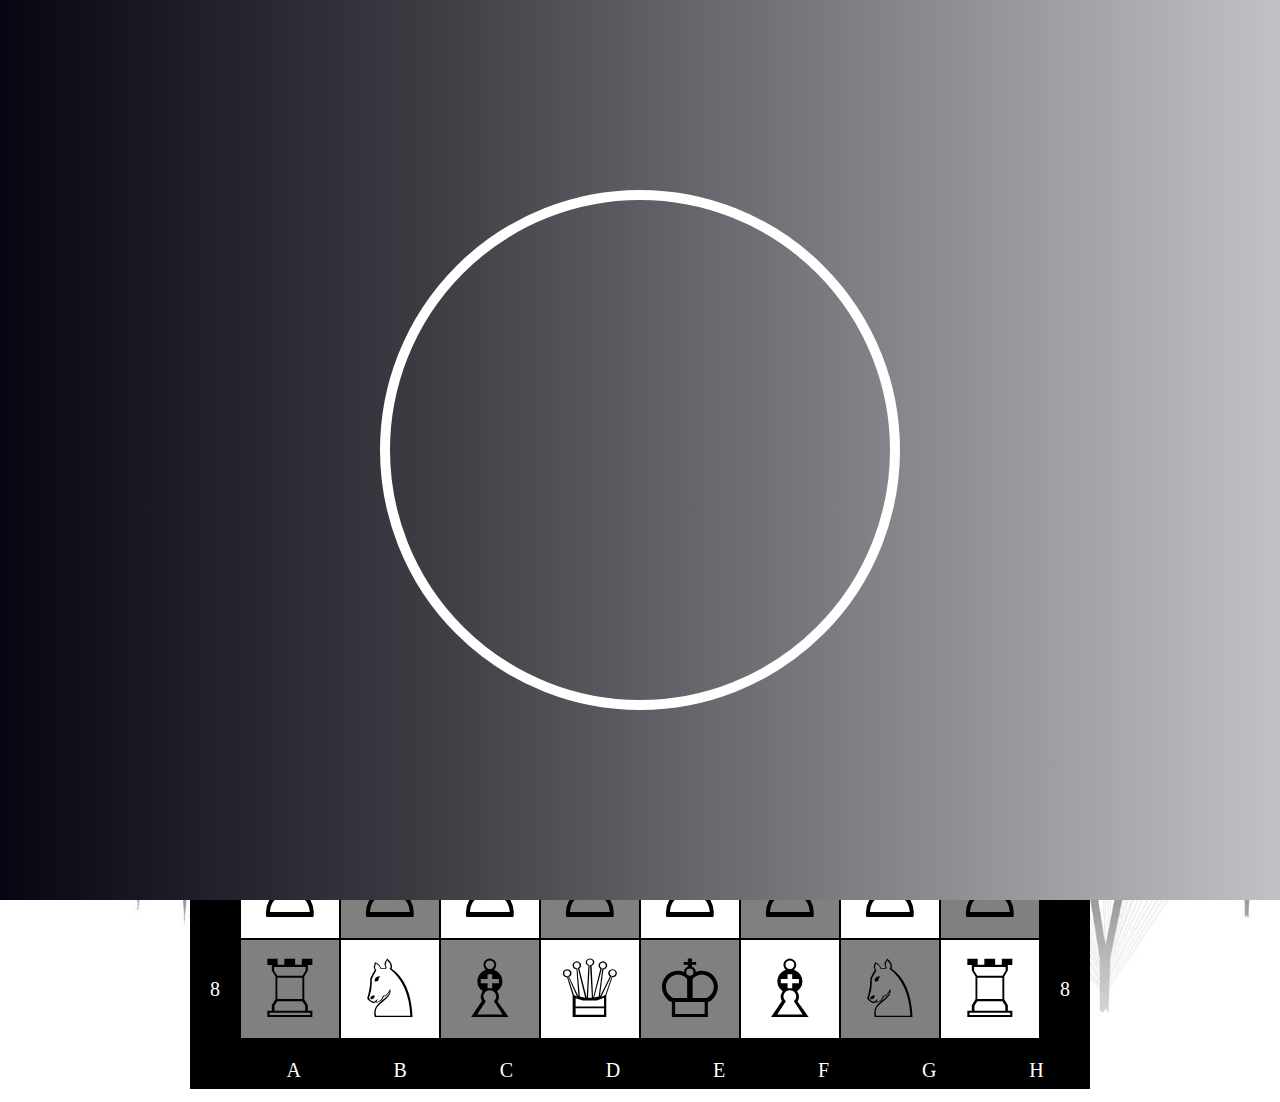
==== commit 96c1d10b: "Countdown" ====
--- a/index.html
+++ b/index.html
@@ -19,14 +19,24 @@
     </header>
 
     <main>
-      <!-- <div class="number-container">
-        <div class="number-circle">
-          <div class="countdown countdown3"><span>3</span></div>
-          <div class="countdown countdown2"><span>2</span></div>
-          <div class="countdown countdown1"><span>1</span></div>
-          <div class="countdown countdown0"><span>GO</span></div>
+      <section class="animations">
+        <div class="moewen">
+          <img src="./images/moewen/ostwind_1.svg" alt="moewen" />
         </div>
-      </div> -->
+
+        <div class="boat">
+          <img
+            src="./images/boat/motor-powered-boat.png"
+            alt="boat"
+            width="140px"
+          />
+        </div>
+        <div class="animations-right">
+          <div class="bulli">
+            <img src="./images/bulli/bulli-rl.png" alt="bulli" width="130px" />
+          </div>
+        </div>
+      </section>
 
       <div class="board">
         <!--? Kopfzeile A B C D R etc. Horizontal ________________________ -->
@@ -75,11 +85,11 @@
 
           <!--? Third Row ______________________________ -->
 
-          <div class="field slide-fwd-center">Web</div>
+          <div class="field slide-fwd-center">LARS</div>
           <div class="field"></div>
-          <div class="field slide-fwd-center">-</div>
+          <div class="field slide-fwd-center">WEB</div>
           <div class="field"></div>
-          <div class="field slide-fwd-center">Dev</div>
+          <div class="field slide-fwd-center">DEV</div>
           <div class="field"></div>
           <div class="field slide-fwd-center">Gambit</div>
           <div class="field"></div>
@@ -159,21 +169,15 @@
           <div class="right-number"><p>8</p></div>
         </div>
       </div>
-      <section class="animations">
-        <div class="moewen">
-          <img src="./images/moewen/ostwind_1.svg" alt="moewen" />
+      <!-- ? Countdown ------------------------------------------- -->
+      <div class="number-container">
+        <div class="number-circle">
+          <div class="countdown countdown3"><span>3</span></div>
+          <div class="countdown countdown2"><span>2</span></div>
+          <div class="countdown countdown1"><span>1</span></div>
+          <div class="countdown countdown0"><span>GO</span></div>
         </div>
-        <div class="bulli">
-          <img src="./images/bulli/bulli-rl.png" alt="bulli" width="130px" />
-        </div>
-        <div class="boat">
-          <img
-            src="./images/boat/motor-powered-boat.png"
-            alt="boat"
-            width="140px"
-          />
-        </div>
-      </section>
+      </div>
     </main>
   </body>
 </html>
--- a/style.css
+++ b/style.css
@@ -3,127 +3,15 @@
   margin: 0;
   padding: 0;
 }
-
-/* ? Countdown --------------------------------------- */
-
-
-.number-container {
-  display: flex;
-  justify-content: center;
-  align-items: center;
-  height: 100vh;
-  background: linear-gradient(90deg, rgba(6,6,18,1) 0%, rgba(63,63,70,1) 35%, rgba(193,193,200,1) 100%); 
-}
-
-.number-circle {
-  position: relative;
-  display: flex;
- justify-content: center;
-  align-items: center;
-  width: 500px;
-  height: 500px;
-  border: 10px solid #fff ;
-  border-radius: 50%;
-}
-
-.countdown span {
-  font-family: "Orbitron";
-  color: #fff;
-  font-size: 12rem;
-}
-
-.countdown3 {
-  animation-name: countdown3;
-  animation-duration: 0.5s;
-  opacity: 0;
-}
-
-@keyframes countdown3 {
-  0% {
-    opacity:1;
-  }
-  100% {
-    opacity: 1;
-  }
-}
-
-.countdown2 {
-  animation-name: countdown3;
-  animation-duration: 0.5s;
-  animation-delay: 0.5s;
-  opacity: 0;
-}
-
-@keyframes countdown2 {
-  0% {
-    opacity:1; 
-  }
-  100% {
-    opacity: 1;
-  }
-}
-
-.countdown1 {
-  animation-name: countdown3;
-  animation-duration: 0.5s;
-  animation-delay: 1s;
-  opacity: 0;
-  
-}
-
-@keyframes countdown1 {
-  0% {
-    opacity:1;
-  }
-  100% {
-    opacity: 1;
-  }
-}
-
-.countdown0 {
-  animation-name: countdown3;
-  animation-duration: 2s;
-  animation-delay: 1.5s;
-  opacity: 0;
-  
-}
-
-@keyframes countdown0 {
-  0% {
-    opacity:1;
-  }
-  
-  100% {
-    opacity: 1;
-  }
-}
-
-#countdown0 {
-  animation-name: countdown3;
-  animation-duration: 3s;
-  animation-delay: 3s;
-  opacity: 0;
-  
-}
-
-@keyframes countdown0 {
-  0% {
-    opacity:1;
-  }
-  100% {
-    opacity: 1;
-  }
-}
-
-/* ? Chess Board and Content ------------------- */
 
 body {
   margin: 0;
   padding: 0;
   box-sizing: border-box;
   font-size: 2rem;
-  
-}
+}
+
+/* ? Simple Header  ------------------------------*/
 
 header {
   margin: 0 auto;
@@ -137,22 +25,20 @@
   text-align: center;
   font-size: 5rem;
   padding: 3.2rem;
-  font-family: "Italiana", sans-serif;
-}
-
+  font-family: "Orbitron", sans-serif;
+}
+
+/* ? Main Start -------------------------------------------- */
 main {
-  margin: 0px auto;
-  width: 100vw;
-  height: 100vh;
-  position: relative;
   background-image: url(./images/glas_motiv_skyline_hamburg.jpg);
-}
-
-/* ? Animations Background / Icon   */
-.animmation {
-  position: relative;
-}
-
+  background-position: center;
+  background-size: cover;
+  width: 100%;
+  height: 100%;
+  z-index: 3;
+}
+
+/* ? Animations Background / Icon  -------------------------- */
 
 .moewen img {
   position: absolute;
@@ -161,7 +47,7 @@
   animation-name: moewen;
   animation-duration: 6s;
   width: 10%;
-  animation-delay: 1s;
+  animation-delay: 10s;
 }
 
 @keyframes moewen {
@@ -178,14 +64,14 @@
   }
 }
 
-.bulli {
+.bulli img {
   position: absolute;
   top: 47.5%;
   right: 10%;
   rotate: 23deg;
   animation-name: bulli;
   animation-duration: 4s;
-  animation-delay: 4s;
+  animation-delay: 14s;
 }
 
 @keyframes bulli {
@@ -194,12 +80,12 @@
   }
 
   25% {
-    transform: translate(-150px, 60px) rotate(-10deg)
-    opacity: 2;
+    transform: translate(-150px, 60px) rotate(-10deg);
+    opacity: 1;
   }
   50% {
-    transform: translate(-150px, 70px) rotate(-10deg)
-    opacity: 2;
+    transform: translate(-150px, 70px) rotate(-10deg);
+    opacity: 1;
   }
   100% {
     transform: translate(-450px, 80px) rotate(-25deg);
@@ -213,30 +99,53 @@
   left: 1%;
   animation-name: boat;
   animation-duration: 4s;
-  animation-delay: 1s;
+  animation-delay: 11s;
 }
 
 @keyframes boat {
   0% {
-    transform: translate(200px)
+    transform: translate(200px);
     opacity: 0;
   }
   100% {
     transform: translateX(1550px);
     opacity: 0;
   }
-  
 }
 /* ? The whole Board itself ---------------------------------------?  */
 .board {
-  margin: 0 auto;
+  position: realtive;
+  margin: 0px auto;
   display: grid;
   width: 900px;
   grid-template-columns: 50px 1fr 50px;
   grid-template-rows: 50px 1fr 50px;
   grid-auto-flow: row;
   grid-auto-flow: column;
- /*  background-color: #000; */
+  background-color: #000;
+  animation-name: board;
+  animation-duration: 15s;
+  animation-delay: 10s;
+  z-index: 2;
+}
+
+@keyframes board {
+  0% {
+    opacity: 0;
+  }
+  25% {
+    opacity: 0;
+  }
+  50% {
+    opacity: 0;
+  }
+  75% {
+    opacity: 0;
+  }
+  100% {
+    opacity: 1;
+    z-index: 2;
+  }
 }
 
 /* ? Top & Bottom Row/Column  ----------------------------------------------?  */
@@ -247,7 +156,7 @@
 .right {
   background-color: #000;
   display: grid;
-  grid-gap: 0;
+  grid-gap: 0px;
   grid-template-columns: repeat(8, auto);
   grid-template-rows: auto;
   grid-auto-flow: row;
@@ -258,7 +167,7 @@
   grid-area: 1 / 2 / 2 / 3;
 }
 .bottom {
-  grid-area: 3/2 / 4 / 3;
+  grid-area: 3/2 / 4 / 4;
 }
 
 .top-letters,
@@ -302,7 +211,7 @@
   grid-template-columns: repeat(8, 100px);
   grid-auto-flow: column;
   grid-auto-flow: row;
-
+  background-color: #fff;
   grid-area: 2 /2 / 10 / 10;
 }
 
@@ -340,9 +249,11 @@
 }
 
 @keyframes bauerd2 {
-  0% {transform: translate(0px);
-  }
-  100% {transform: translateY(200px);
+  0% {
+    transform: translate(0px);
+  }
+  100% {
+    transform: translateY(200px);
   }
 }
 
@@ -353,21 +264,153 @@
 }
 
 @keyframes laeuferc1 {
-  0% {transform: translate(0px);
-  }
-  100% {transform: translate(305px, 305px);
-  }
-}
-
-
-
-
-
-.slide-fwd-center {opacity: 0;}
-.slide-fwd-center:hover {animation:slide-fwd-center .45s cubic-bezier(.25,.46,.45,.94) both;
-opacity: 1;}
-
-
-@keyframes slide-fwd-center{
-  0%{transform:translateZ(0); font-size: 0;}
-100%{transform:translateZ(160px); font-size: 16rem;color: rgb(26, 56, 68);}}+  0% {
+    transform: translate(0px);
+  }
+  100% {
+    transform: translate(400px, 400px);
+  }
+}
+
+.slide-fwd-center {
+  opacity: 0;
+  background-color: aqua;
+}
+.slide-fwd-center:hover {
+  animation: slide-fwd-center 1s cubic-bezier(0.25, 0.46, 0.45, 0.94) both;
+  opacity: 1;
+}
+
+@keyframes slide-fwd-center {
+  0% {
+    transform: translateZ(0);
+    font-size: 0;
+  }
+  100% {
+    transform: translateZ(160px);
+    font-size: 20rem;
+    color: rgb(26, 61, 71);
+  }
+}
+
+/* ? Countdown --------------------------------------- */
+
+.number-container {
+  position: absolute;
+  top: 0;
+  z-index: 1;
+  display: flex;
+  justify-content: center;
+  align-items: center;
+  width: 100vw;
+  height: 100vh;
+  background: linear-gradient(
+    90deg,
+    rgba(6, 6, 18, 1) 0%,
+    rgba(63, 63, 70, 1) 35%,
+    rgba(193, 193, 200, 1) 100%
+  );
+  opacity: 1;
+  animation-name: countdown;
+  animation-duration: 6s;
+}
+
+@keyframes countdown {
+  0% {
+    opacity: 1;
+    z-index: 2;
+  }
+  25% {
+    opacity: 1;
+    z-index: 2;
+  }
+  100% {
+    opacity: 1;
+    z-index: 2;
+  }
+  100% {
+    opacity: 0;
+    z-index: 1;
+  }
+}
+
+.number-circle {
+  position: relative;
+  display: flex;
+  justify-content: center;
+  align-items: center;
+  width: 500px;
+  height: 500px;
+  border: 10px solid #fff;
+  border-radius: 50%;
+}
+
+.countdown span {
+  font-family: "Orbitron";
+  color: #fff;
+  font-size: 12rem;
+}
+
+.countdown3 {
+  animation-name: countdown3;
+  animation-duration: 0.5s;
+  opacity: 0;
+}
+
+@keyframes countdown3 {
+  0% {
+    opacity: 1;
+  }
+  100% {
+    opacity: 1;
+  }
+}
+
+.countdown2 {
+  animation-name: countdown3;
+  animation-duration: 0.5s;
+  animation-delay: 0.5s;
+  opacity: 0;
+}
+
+@keyframes countdown2 {
+  0% {
+    opacity: 1;
+  }
+  100% {
+    opacity: 1;
+  }
+}
+
+.countdown1 {
+  animation-name: countdown3;
+  animation-duration: 0.5s;
+  animation-delay: 1s;
+  opacity: 0;
+}
+
+@keyframes countdown1 {
+  0% {
+    opacity: 0;
+  }
+  100% {
+    opacity: 1;
+  }
+}
+
+.countdown0 {
+  animation-name: countdown3;
+  animation-duration: 3s;
+  animation-delay: 1.5s;
+  opacity: 0;
+}
+
+@keyframes countdown0 {
+  0% {
+    opacity: 1;
+  }
+
+  100% {
+    opacity: 1;
+  }
+}
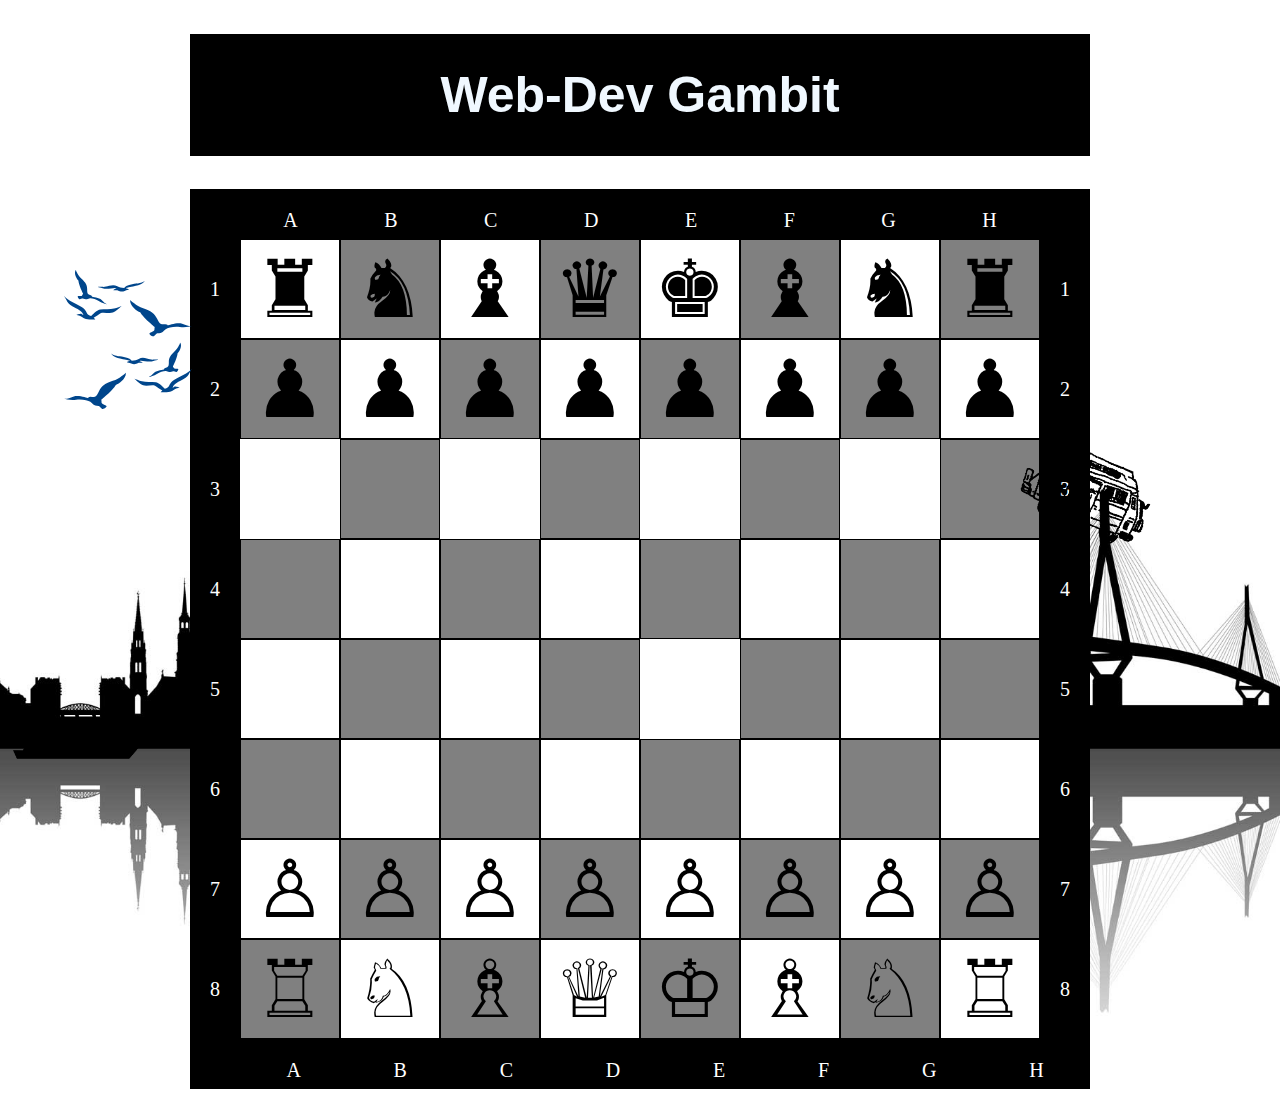
==== commit 52e2ec1a: "animation intro done" ====
--- a/index.html
+++ b/index.html
@@ -37,6 +37,8 @@
           </div>
         </div>
       </section>
+
+      <section class="background-img"></section>
 
       <div class="board">
         <!--? Kopfzeile A B C D R etc. Horizontal ________________________ -->
--- a/style.css
+++ b/style.css
@@ -36,6 +36,7 @@
   width: 100%;
   height: 100%;
   z-index: 3;
+  opacity: 1;
 }
 
 /* ? Animations Background / Icon  -------------------------- */
@@ -81,15 +82,12 @@
 
   25% {
     transform: translate(-150px, 60px) rotate(-10deg);
-    opacity: 1;
   }
   50% {
     transform: translate(-150px, 70px) rotate(-10deg);
-    opacity: 1;
   }
   100% {
     transform: translate(-450px, 80px) rotate(-25deg);
-    opacity: 0;
   }
 }
 
@@ -99,17 +97,15 @@
   left: 1%;
   animation-name: boat;
   animation-duration: 4s;
-  animation-delay: 11s;
+  animation-delay: 5s;
 }
 
 @keyframes boat {
   0% {
-    transform: translate(200px);
-    opacity: 0;
+    transform: translate(0);
   }
   100% {
     transform: translateX(1550px);
-    opacity: 0;
   }
 }
 /* ? The whole Board itself ---------------------------------------?  */
@@ -127,26 +123,18 @@
   animation-duration: 15s;
   animation-delay: 10s;
   z-index: 2;
-}
-
+  opacity: 1;
+}
+/* 
 @keyframes board {
   0% {
     opacity: 0;
   }
-  25% {
-    opacity: 0;
-  }
-  50% {
-    opacity: 0;
-  }
-  75% {
-    opacity: 0;
-  }
-  100% {
-    opacity: 1;
+  100% {
+    
     z-index: 2;
   }
-}
+} */
 
 /* ? Top & Bottom Row/Column  ----------------------------------------------?  */
 
@@ -246,6 +234,7 @@
 .bauerd2 span {
   animation-name: bauerd2;
   animation-duration: 3s;
+  animation-delay: 5s;
 }
 
 @keyframes bauerd2 {
@@ -260,7 +249,7 @@
 .laeuferc1 span {
   animation-name: laeuferc1;
   animation-duration: 3s;
-  animation-delay: 2s;
+  animation-delay: 7s;
 }
 
 @keyframes laeuferc1 {
@@ -310,7 +299,7 @@
     rgba(63, 63, 70, 1) 35%,
     rgba(193, 193, 200, 1) 100%
   );
-  opacity: 1;
+  opacity: 0;
   animation-name: countdown;
   animation-duration: 6s;
 }
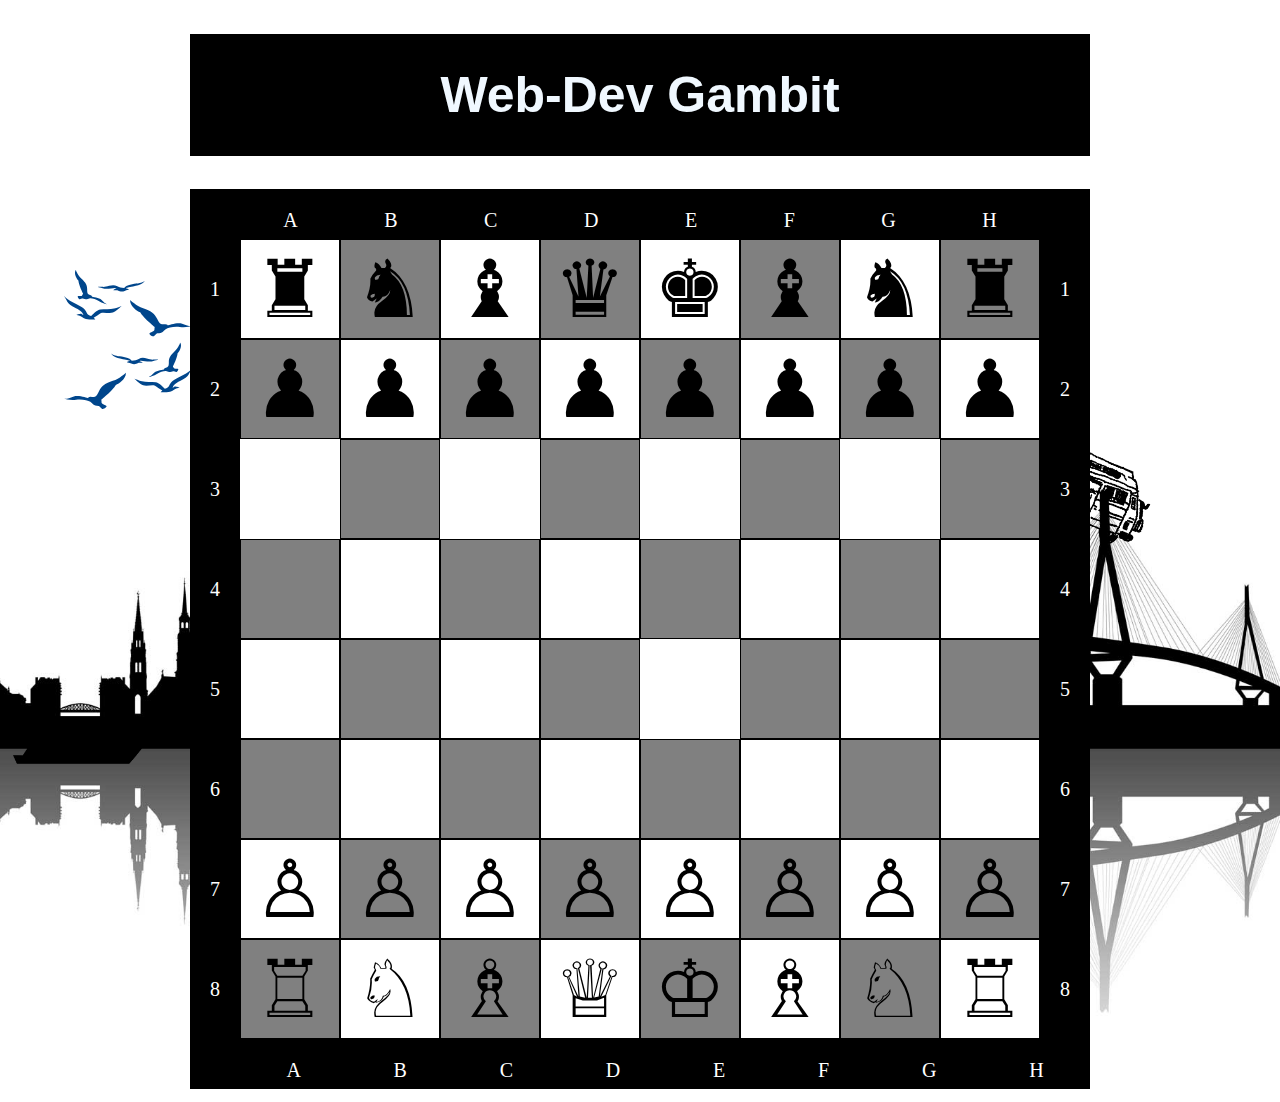
==== commit 0d5dc657: "Looks fine now" ====
--- a/index.html
+++ b/index.html
@@ -19,6 +19,18 @@
     </header>
 
     <main>
+      <section>
+        <!-- ? Countdown ------------------------------------------- -->
+        <div class="number-container">
+          <div class="number-circle">
+            <div class="countdown countdown3"><span>3</span></div>
+            <div class="countdown countdown2"><span>2</span></div>
+            <div class="countdown countdown1"><span>1</span></div>
+            <div class="countdown countdown0"><span>GO</span></div>
+          </div>
+        </div>
+      </section>
+
       <section class="animations">
         <div class="moewen">
           <img src="./images/moewen/ostwind_1.svg" alt="moewen" />
@@ -87,13 +99,13 @@
 
           <!--? Third Row ______________________________ -->
 
-          <div class="field slide-fwd-center">LARS</div>
+          <div class="field slide-fwd-center"><span>LARS</span></div>
           <div class="field"></div>
-          <div class="field slide-fwd-center">WEB</div>
+          <div class="field slide-fwd-center"><span>WEB</span></div>
           <div class="field"></div>
-          <div class="field slide-fwd-center">DEV</div>
+          <div class="field slide-fwd-center"><span>DEV</span></div>
           <div class="field"></div>
-          <div class="field slide-fwd-center">Gambit</div>
+          <div class="field slide-fwd-center"><span>GAMBIT</span></div>
           <div class="field"></div>
           <!--? Fourth Row ______________________________ -->
           <div class="field"></div>
@@ -171,15 +183,6 @@
           <div class="right-number"><p>8</p></div>
         </div>
       </div>
-      <!-- ? Countdown ------------------------------------------- -->
-      <div class="number-container">
-        <div class="number-circle">
-          <div class="countdown countdown3"><span>3</span></div>
-          <div class="countdown countdown2"><span>2</span></div>
-          <div class="countdown countdown1"><span>1</span></div>
-          <div class="countdown countdown0"><span>GO</span></div>
-        </div>
-      </div>
     </main>
   </body>
 </html>
--- a/style.css
+++ b/style.css
@@ -26,260 +26,6 @@
   font-size: 5rem;
   padding: 3.2rem;
   font-family: "Orbitron", sans-serif;
-}
-
-/* ? Main Start -------------------------------------------- */
-main {
-  background-image: url(./images/glas_motiv_skyline_hamburg.jpg);
-  background-position: center;
-  background-size: cover;
-  width: 100%;
-  height: 100%;
-  z-index: 3;
-  opacity: 1;
-}
-
-/* ? Animations Background / Icon  -------------------------- */
-
-.moewen img {
-  position: absolute;
-  top: 30%;
-  left: 5%;
-  animation-name: moewen;
-  animation-duration: 6s;
-  width: 10%;
-  animation-delay: 10s;
-}
-
-@keyframes moewen {
-  0% {
-    width: 10%;
-    opacity: 0;
-    animation-delay: 10s;
-  }
-
-  100% {
-    width: 20%;
-    transform: translate(300px, -530px);
-    rotate: 120%;
-  }
-}
-
-.bulli img {
-  position: absolute;
-  top: 47.5%;
-  right: 10%;
-  rotate: 23deg;
-  animation-name: bulli;
-  animation-duration: 4s;
-  animation-delay: 14s;
-}
-
-@keyframes bulli {
-  0% {
-    transform: translate(0px) rotate(0deg);
-  }
-
-  25% {
-    transform: translate(-150px, 60px) rotate(-10deg);
-  }
-  50% {
-    transform: translate(-150px, 70px) rotate(-10deg);
-  }
-  100% {
-    transform: translate(-450px, 80px) rotate(-25deg);
-  }
-}
-
-.boat {
-  position: absolute;
-  bottom: 10%;
-  left: 1%;
-  animation-name: boat;
-  animation-duration: 4s;
-  animation-delay: 5s;
-}
-
-@keyframes boat {
-  0% {
-    transform: translate(0);
-  }
-  100% {
-    transform: translateX(1550px);
-  }
-}
-/* ? The whole Board itself ---------------------------------------?  */
-.board {
-  position: realtive;
-  margin: 0px auto;
-  display: grid;
-  width: 900px;
-  grid-template-columns: 50px 1fr 50px;
-  grid-template-rows: 50px 1fr 50px;
-  grid-auto-flow: row;
-  grid-auto-flow: column;
-  background-color: #000;
-  animation-name: board;
-  animation-duration: 15s;
-  animation-delay: 10s;
-  z-index: 2;
-  opacity: 1;
-}
-/* 
-@keyframes board {
-  0% {
-    opacity: 0;
-  }
-  100% {
-    
-    z-index: 2;
-  }
-} */
-
-/* ? Top & Bottom Row/Column  ----------------------------------------------?  */
-
-.top,
-.bottom,
-.left,
-.right {
-  background-color: #000;
-  display: grid;
-  grid-gap: 0px;
-  grid-template-columns: repeat(8, auto);
-  grid-template-rows: auto;
-  grid-auto-flow: row;
-  align-items: stretch;
-}
-
-.top {
-  grid-area: 1 / 2 / 2 / 3;
-}
-.bottom {
-  grid-area: 3/2 / 4 / 4;
-}
-
-.top-letters,
-.bottom-letters {
-  text-align: center;
-  color: #fff;
-}
-
-/* ? Left / Right  ----------------------------------------------?  */
-
-.left,
-.right {
-  display: grid;
-  grid-gap: ;
-  grid-template-rows: repeat(8, 100px);
-  grid-template-columns: auto;
-  grid-auto-flow: column;
-  align-items: stretch;
-}
-
-.left {
-  grid-area: 2 / 1 / 3 /2;
-}
-
-.right {
-  grid-area: 2 / 3 / 3 / 4;
-}
-
-.left-number,
-.right-number {
-  align-self: center;
-  text-align: center;
-  color: #fff;
-}
-
-/* ? Board Fields  ----------------------------------------------?  */
-
-.fields {
-  display: grid;
-  grid-template-rows: repeat(8, 100px);
-  grid-template-columns: repeat(8, 100px);
-  grid-auto-flow: column;
-  grid-auto-flow: row;
-  background-color: #fff;
-  grid-area: 2 /2 / 10 / 10;
-}
-
-.field {
-  display: grid;
-  background-color: grey;
-  color: #000;
-  border: 1px solid black;
-  align-items: center;
-  justify-items: center;
-}
-
-.field:nth-child(-2n + 7),
-.field:nth-child(9) ~ div:nth-child(-2n + 16),
-.field:nth-child(16) ~ div:nth-child(-2n + 23),
-.field:nth-child(25) ~ div:nth-child(-2n + 32),
-.field:nth-child(32) ~ div:nth-child(-2n + 39),
-.field:nth-child(41) ~ div:nth-child(-2n + 48),
-.field:nth-child(48) ~ div:nth-child(-2n + 55),
-.field:nth-child(57) ~ div:nth-child(-2n + 64) {
-  background-color: #fff;
-}
-
-/* ? Chess Figures ---------------------------------*/
-
-.field span {
-  font-size: 8rem;
-}
-
-/* ? Moving Figures ---------------------------------*/
-
-.bauerd2 span {
-  animation-name: bauerd2;
-  animation-duration: 3s;
-  animation-delay: 5s;
-}
-
-@keyframes bauerd2 {
-  0% {
-    transform: translate(0px);
-  }
-  100% {
-    transform: translateY(200px);
-  }
-}
-
-.laeuferc1 span {
-  animation-name: laeuferc1;
-  animation-duration: 3s;
-  animation-delay: 7s;
-}
-
-@keyframes laeuferc1 {
-  0% {
-    transform: translate(0px);
-  }
-  100% {
-    transform: translate(400px, 400px);
-  }
-}
-
-.slide-fwd-center {
-  opacity: 0;
-  background-color: aqua;
-}
-.slide-fwd-center:hover {
-  animation: slide-fwd-center 1s cubic-bezier(0.25, 0.46, 0.45, 0.94) both;
-  opacity: 1;
-}
-
-@keyframes slide-fwd-center {
-  0% {
-    transform: translateZ(0);
-    font-size: 0;
-  }
-  100% {
-    transform: translateZ(160px);
-    font-size: 20rem;
-    color: rgb(26, 61, 71);
-  }
 }
 
 /* ? Countdown --------------------------------------- */
@@ -307,15 +53,15 @@
 @keyframes countdown {
   0% {
     opacity: 1;
-    z-index: 2;
+    z-index: 9;
   }
   25% {
     opacity: 1;
-    z-index: 2;
-  }
-  100% {
-    opacity: 1;
-    z-index: 2;
+    z-index: 9;
+  }
+  100% {
+    opacity: 1;
+    z-index: 9;
   }
   100% {
     opacity: 0;
@@ -403,3 +149,270 @@
     opacity: 1;
   }
 }
+
+/* ? Main Start -------------------------------------------- */
+main {
+  background-image: url(./images/glas_motiv_skyline_hamburg.jpg);
+  background-position: center;
+  background-size: cover;
+  width: 100%;
+  height: 100%;
+  /* z-index: 3; */
+}
+
+/* ? Animations Background / Icon  -------------------------- */
+
+.moewen img {
+  position: absolute;
+  top: 30%;
+  left: 5%;
+  animation-name: moewen;
+  animation-duration: 6s;
+  width: 10%;
+  animation-delay: 2s;
+}
+
+@keyframes moewen {
+  0% {
+    width: 8%;
+    opacity: 0;
+  }
+
+  100% {
+    width: 20%;
+    transform: translate(300px, -530px);
+    rotate: 220%;
+  }
+}
+
+.bulli img {
+  position: absolute;
+  top: 47.5%;
+  right: 10%;
+  rotate: 23deg;
+  animation-name: bulli;
+  animation-duration: 4s;
+  animation-delay: 14s;
+}
+
+@keyframes bulli {
+  0% {
+    transform: translate(0px) rotate(0deg);
+  }
+
+  25% {
+    transform: translate(-150px, 60px) rotate(-10deg);
+  }
+  50% {
+    transform: translate(-150px, 70px) rotate(-10deg);
+  }
+  100% {
+    transform: translate(-450px, 80px) rotate(-25deg);
+  }
+}
+
+.boat img {
+  position: absolute;
+  bottom: 10%;
+  left: 1%;
+  animation-name: boat;
+  animation-duration: 5s;
+  animation-delay: 3s;
+}
+
+@keyframes boat {
+  0% {
+    transform: translate(0);
+  }
+
+  100% {
+    transform: translateX(2000px);
+    opacity: 1;
+  }
+}
+
+/* ? Animation LARS WEB-DEV GAMBIT  -----------------------------*/
+
+.slide-fwd-center span {
+  opacity: 1;
+}
+.slide-fwd-center:hover span {
+  animation: slide-fwd-center 0.45s cubic-bezier(0.25, 0.46, 0.45, 0.94) both;
+  opacity: 1;
+}
+
+@keyframes slide-fwd-center {
+  0% {
+    transform: translateZ(0);
+    font-size: 0;
+  }
+  100% {
+    transform: translateZ(160px);
+    font-size: 16rem;
+    color: rgb(26, 56, 68);
+  }
+}
+
+/* ? The whole Board itself ---------------------------------------?  */
+.board {
+  position: relative;
+  margin: 0px auto;
+  display: grid;
+  width: 900px;
+  grid-template-columns: 50px 1fr 50px;
+  grid-template-rows: 50px 1fr 50px;
+  grid-auto-flow: row;
+  grid-auto-flow: column;
+  background-color: #000;
+  animation-name: board;
+  animation-duration: 15s;
+  animation-delay: 10s;
+  z-index: 5;
+  opacity: 1;
+}
+
+/* ? Top & Bottom Row/Column  ----------------------------------------------?  */
+
+.top,
+.bottom,
+.left,
+.right {
+  background-color: #000;
+  display: grid;
+  grid-gap: 0px;
+  grid-template-columns: repeat(8, auto);
+  grid-template-rows: auto;
+  grid-auto-flow: row;
+  align-items: stretch;
+}
+
+.top {
+  grid-area: 1 / 2 / 2 / 3;
+}
+.bottom {
+  grid-area: 3/2 / 4 / 4;
+}
+
+.top-letters,
+.bottom-letters {
+  text-align: center;
+  color: #fff;
+}
+
+/* ? Left / Right  ----------------------------------------------?  */
+
+.left,
+.right {
+  display: grid;
+  grid-gap: ;
+  grid-template-rows: repeat(8, 100px);
+  grid-template-columns: auto;
+  grid-auto-flow: column;
+  align-items: stretch;
+}
+
+.left {
+  grid-area: 2 / 1 / 3 /2;
+}
+
+.right {
+  grid-area: 2 / 3 / 3 / 4;
+}
+
+.left-number,
+.right-number {
+  align-self: center;
+  text-align: center;
+  color: #fff;
+}
+
+/* ? Board Fields  ----------------------------------------------?  */
+
+.fields {
+  display: grid;
+  grid-template-rows: repeat(8, 100px);
+  grid-template-columns: repeat(8, 100px);
+  grid-auto-flow: column;
+  grid-auto-flow: row;
+  background-color: #fff;
+  grid-area: 2 /2 / 10 / 10;
+}
+
+.field {
+  display: grid;
+  background-color: grey;
+  color: #000;
+  border: 1px solid black;
+  align-items: center;
+  justify-items: center;
+}
+
+.field:nth-child(-2n + 7),
+.field:nth-child(9) ~ div:nth-child(-2n + 16),
+.field:nth-child(16) ~ div:nth-child(-2n + 23),
+.field:nth-child(25) ~ div:nth-child(-2n + 32),
+.field:nth-child(32) ~ div:nth-child(-2n + 39),
+.field:nth-child(41) ~ div:nth-child(-2n + 48),
+.field:nth-child(48) ~ div:nth-child(-2n + 55),
+.field:nth-child(57) ~ div:nth-child(-2n + 64) {
+  background-color: #fff;
+}
+
+/* ? Chess Figures ---------------------------------*/
+
+.field span {
+  font-size: 8rem;
+}
+
+/* ? Moving Figures ---------------------------------*/
+
+.bauerd2 span {
+  animation-name: bauerd2;
+  animation-duration: 3s;
+  animation-delay: 5s;
+}
+
+@keyframes bauerd2 {
+  0% {
+    transform: translate(0px);
+  }
+  100% {
+    transform: translateY(200px);
+  }
+}
+
+.laeuferc1 span {
+  animation-name: laeuferc1;
+  animation-duration: 3s;
+  animation-delay: 7s;
+}
+
+@keyframes laeuferc1 {
+  0% {
+    transform: translate(0px);
+  }
+  100% {
+    transform: translate(400px, 400px);
+  }
+}
+
+.slide-fwd-center {
+  opacity: 0;
+  background-color: aqua;
+}
+.slide-fwd-center:hover {
+  animation: slide-fwd-center 1s cubic-bezier(0.25, 0.46, 0.45, 0.94) both;
+  opacity: 1;
+}
+
+@keyframes slide-fwd-center {
+  0% {
+    transform: translateZ(0);
+    font-size: 0;
+  }
+  100% {
+    transform: translateZ(160px);
+    font-size: 20rem;
+    color: rgb(26, 61, 71);
+  }
+}
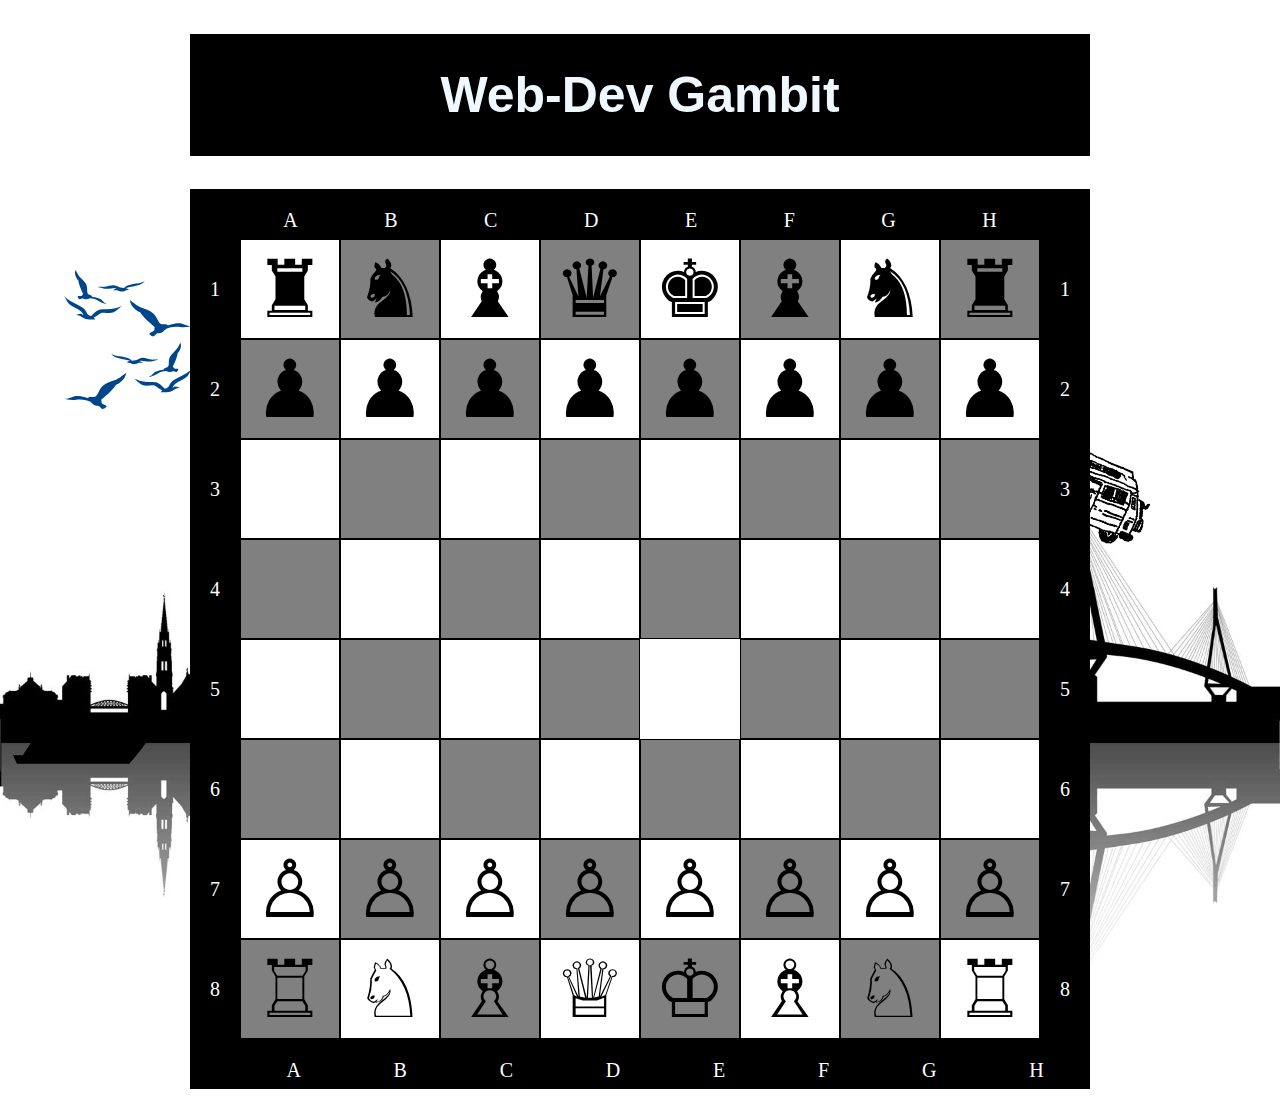
==== commit 5665b57d: "Final Version" ====
--- a/index.html
+++ b/index.html
@@ -99,13 +99,13 @@
 
           <!--? Third Row ______________________________ -->
 
-          <div class="field slide-fwd-center"><span>LARS</span></div>
+          <div class="field slide-fwd-center lars"><span>LARS</span></div>
           <div class="field"></div>
-          <div class="field slide-fwd-center"><span>WEB</span></div>
+          <div class="field slide-fwd-center web"><span>WEB</span></div>
           <div class="field"></div>
-          <div class="field slide-fwd-center"><span>DEV</span></div>
+          <div class="field slide-fwd-center dev"><span>DEV</span></div>
           <div class="field"></div>
-          <div class="field slide-fwd-center"><span>GAMBIT</span></div>
+          <div class="field slide-fwd-center gambit"><span>GAMBIT</span></div>
           <div class="field"></div>
           <!--? Fourth Row ______________________________ -->
           <div class="field"></div>
--- a/style.css
+++ b/style.css
@@ -154,7 +154,7 @@
 main {
   background-image: url(./images/glas_motiv_skyline_hamburg.jpg);
   background-position: center;
-  background-size: cover;
+  background-size: contain;
   width: 100%;
   height: 100%;
   /* z-index: 3; */
@@ -396,23 +396,187 @@
   }
 }
 
-.slide-fwd-center {
-  opacity: 0;
-  background-color: aqua;
-}
-.slide-fwd-center:hover {
-  animation: slide-fwd-center 1s cubic-bezier(0.25, 0.46, 0.45, 0.94) both;
-  opacity: 1;
-}
-
-@keyframes slide-fwd-center {
+/* ? Animation LARS WEB-DEV GAMBIT */
+.lars span {
+  opacity: 0;
+  color: rgb(26, 61, 71);
+  text-shadow: 1px -1px 0 #767676, -1px 2px 1px #737272, -2px 4px 1px #767474,
+    -3px 6px 1px #787777, -4px 8px 1px #7b7a7a, -5px 10px 1px #7f7d7d,
+    -6px 12px 1px #828181, -7px 14px 1px #868585, -8px 16px 1px #8b8a89,
+    -9px 18px 1px #8f8e8d, -10px 20px 1px #949392, -11px 22px 1px #999897,
+    -12px 24px 1px #9e9c9c, -13px 26px 1px #a3a1a1, -14px 28px 1px #a8a6a6,
+    -15px 30px 1px #adabab, -16px 32px 1px #b2b1b0, -17px 34px 1px #b7b6b5,
+    -18px 36px 1px #bcbbba, -19px 38px 1px #c1bfbf, -20px 40px 1px #c6c4c4,
+    -21px 42px 1px #cbc9c8, -22px 44px 1px #cfcdcd, -23px 46px 1px #d4d2d1,
+    -24px 48px 1px #d8d6d5, -25px 50px 1px #dbdad9, -26px 52px 1px #dfdddc,
+    -27px 54px 1px #e2e0df, -28px 56px 1px #e4e3e2,
+    5px 6px 11px rgba(206, 89, 55, 0);
+  animation-name: lars;
+  animation-duration: 1s;
+  animation-delay: 9s;
+  animation-timing-function: cubic-bezier(0.25, 0.46, 0.45, 0.94);
+}
+
+@keyframes lars {
   0% {
     transform: translateZ(0);
     font-size: 0;
-  }
-  100% {
+    opacity: 0;
+  }
+
+  25% {
     transform: translateZ(160px);
     font-size: 20rem;
+    opacity: 1;
+  }
+  50% {
+    transform: translateZ(160px);
+    font-size: 21rem;
+    opacity: 1;
+  }
+
+  100% {
+    transform: translateZ(160px);
+    font-size: 22rem;
+    opacity: 1;
+  }
+}
+
+.web span {
+  opacity: 0;
+  color: rgb(26, 61, 71);
+  text-shadow: 1px -1px 0 #767676, -1px 2px 1px #737272, -2px 4px 1px #767474,
+    -3px 6px 1px #787777, -4px 8px 1px #7b7a7a, -5px 10px 1px #7f7d7d,
+    -6px 12px 1px #828181, -7px 14px 1px #868585, -8px 16px 1px #8b8a89,
+    -9px 18px 1px #8f8e8d, -10px 20px 1px #949392, -11px 22px 1px #999897,
+    -12px 24px 1px #9e9c9c, -13px 26px 1px #a3a1a1, -14px 28px 1px #a8a6a6,
+    -15px 30px 1px #adabab, -16px 32px 1px #b2b1b0, -17px 34px 1px #b7b6b5,
+    -18px 36px 1px #bcbbba, -19px 38px 1px #c1bfbf, -20px 40px 1px #c6c4c4,
+    -21px 42px 1px #cbc9c8, -22px 44px 1px #cfcdcd, -23px 46px 1px #d4d2d1,
+    -24px 48px 1px #d8d6d5, -25px 50px 1px #dbdad9, -26px 52px 1px #dfdddc,
+    -27px 54px 1px #e2e0df, -28px 56px 1px #e4e3e2,
+    5px 6px 11px rgba(206, 89, 55, 0);
+  animation-name: web;
+  animation-duration: 1s;
+  animation-delay: 10s;
+  animation-timing-function: cubic-bezier(0.25, 0.46, 0.45, 0.94);
+}
+
+@keyframes web {
+  0% {
+    transform: translateZ(0);
+    font-size: 0;
+    opacity: 0;
+  }
+
+  25% {
+    transform: translateZ(160px);
+    font-size: 20rem;
+
+    opacity: 1;
+  }
+  50% {
+    transform: translateZ(160px);
+    font-size: 21rem;
+    opacity: 1;
+  }
+
+  100% {
+    transform: translateZ(160px);
+    font-size: 22rem;
+    opacity: 1;
+  }
+}
+
+.dev span {
+  opacity: 0;
+  color: rgb(26, 61, 71);
+  text-shadow: 1px -1px 0 #767676, -1px 2px 1px #737272, -2px 4px 1px #767474,
+    -3px 6px 1px #787777, -4px 8px 1px #7b7a7a, -5px 10px 1px #7f7d7d,
+    -6px 12px 1px #828181, -7px 14px 1px #868585, -8px 16px 1px #8b8a89,
+    -9px 18px 1px #8f8e8d, -10px 20px 1px #949392, -11px 22px 1px #999897,
+    -12px 24px 1px #9e9c9c, -13px 26px 1px #a3a1a1, -14px 28px 1px #a8a6a6,
+    -15px 30px 1px #adabab, -16px 32px 1px #b2b1b0, -17px 34px 1px #b7b6b5,
+    -18px 36px 1px #bcbbba, -19px 38px 1px #c1bfbf, -20px 40px 1px #c6c4c4,
+    -21px 42px 1px #cbc9c8, -22px 44px 1px #cfcdcd, -23px 46px 1px #d4d2d1,
+    -24px 48px 1px #d8d6d5, -25px 50px 1px #dbdad9, -26px 52px 1px #dfdddc,
+    -27px 54px 1px #e2e0df, -28px 56px 1px #e4e3e2,
+    5px 6px 11px rgba(206, 89, 55, 0);
+  animation-name: dev;
+  animation-duration: 1s;
+  animation-delay: 11s;
+  animation-timing-function: cubic-bezier(0.25, 0.46, 0.45, 0.94);
+}
+
+@keyframes dev {
+  0% {
+    transform: translateZ(0);
+    font-size: 0;
+    opacity: 0;
+  }
+
+  25% {
+    transform: translateZ(160px);
+    font-size: 20rem;
+    opacity: 1;
+  }
+  50% {
+    transform: translateZ(160px);
+    font-size: 21rem;
     color: rgb(26, 61, 71);
-  }
-}
+    opacity: 1;
+  }
+
+  100% {
+    transform: translateZ(160px);
+    font-size: 22rem;
+    color: rgb(26, 61, 71);
+    opacity: 1;
+  }
+}
+
+.gambit span {
+  opacity: 0;
+  color: rgb(26, 61, 71);
+  text-shadow: 1px -1px 0 #767676, -1px 2px 1px #737272, -2px 4px 1px #767474,
+    -3px 6px 1px #787777, -4px 8px 1px #7b7a7a, -5px 10px 1px #7f7d7d,
+    -6px 12px 1px #828181, -7px 14px 1px #868585, -8px 16px 1px #8b8a89,
+    -9px 18px 1px #8f8e8d, -10px 20px 1px #949392, -11px 22px 1px #999897,
+    -12px 24px 1px #9e9c9c, -13px 26px 1px #a3a1a1, -14px 28px 1px #a8a6a6,
+    -15px 30px 1px #adabab, -16px 32px 1px #b2b1b0, -17px 34px 1px #b7b6b5,
+    -18px 36px 1px #bcbbba, -19px 38px 1px #c1bfbf, -20px 40px 1px #c6c4c4,
+    -21px 42px 1px #cbc9c8, -22px 44px 1px #cfcdcd, -23px 46px 1px #d4d2d1,
+    -24px 48px 1px #d8d6d5, -25px 50px 1px #dbdad9, -26px 52px 1px #dfdddc,
+    -27px 54px 1px #e2e0df, -28px 56px 1px #e4e3e2,
+    5px 6px 11px rgba(206, 89, 55, 0);
+  animation-name: gambit;
+  animation-duration: 1s;
+  animation-delay: 12s;
+  animation-timing-function: cubic-bezier(0.25, 0.46, 0.45, 0.94);
+}
+
+@keyframes gambit {
+  0% {
+    transform: translateZ(0);
+    font-size: 0;
+    opacity: 0;
+  }
+
+  25% {
+    transform: translateZ(160px);
+    font-size: 20rem;
+
+    opacity: 1;
+  }
+  50% {
+    transform: translateZ(160px);
+    font-size: 21rem;
+    opacity: 1;
+  }
+
+  100% {
+    transform: translateZ(160px);
+    font-size: 22rem;
+    opacity: 1;
+  }
+}
